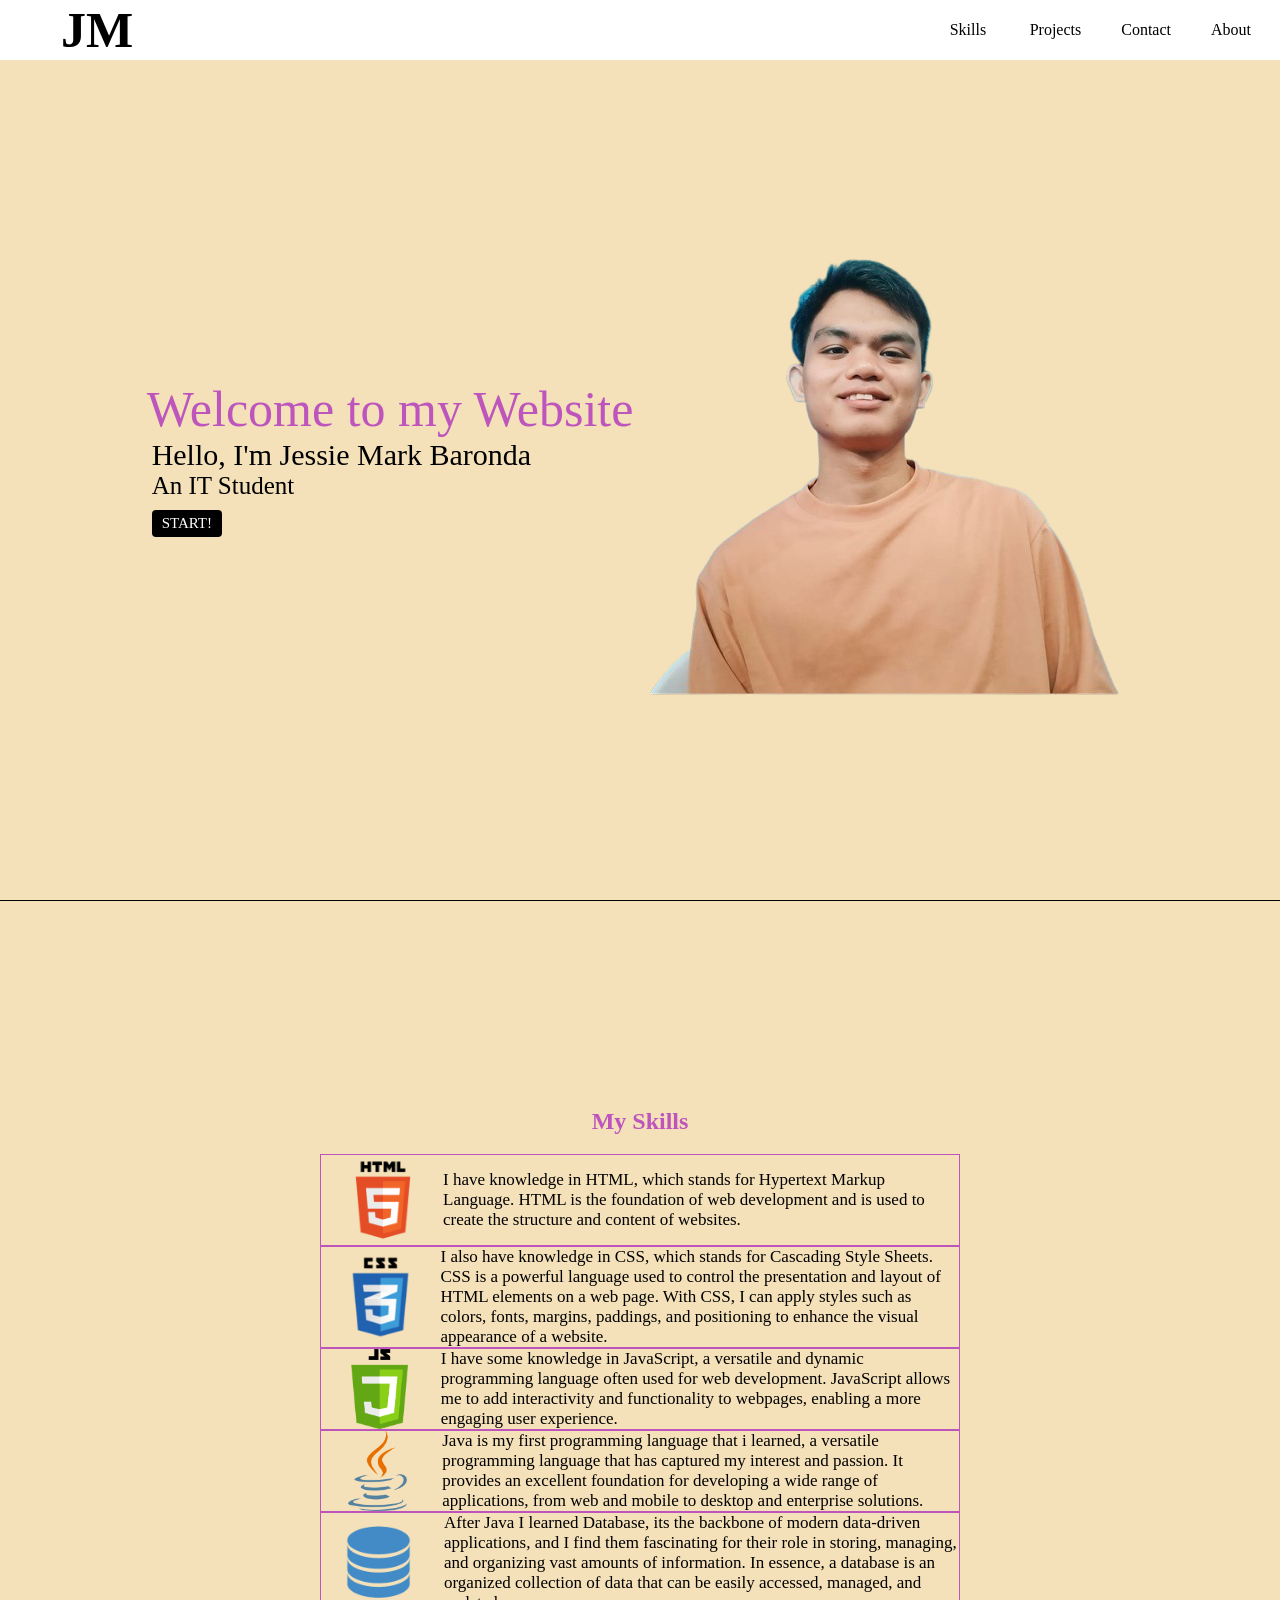
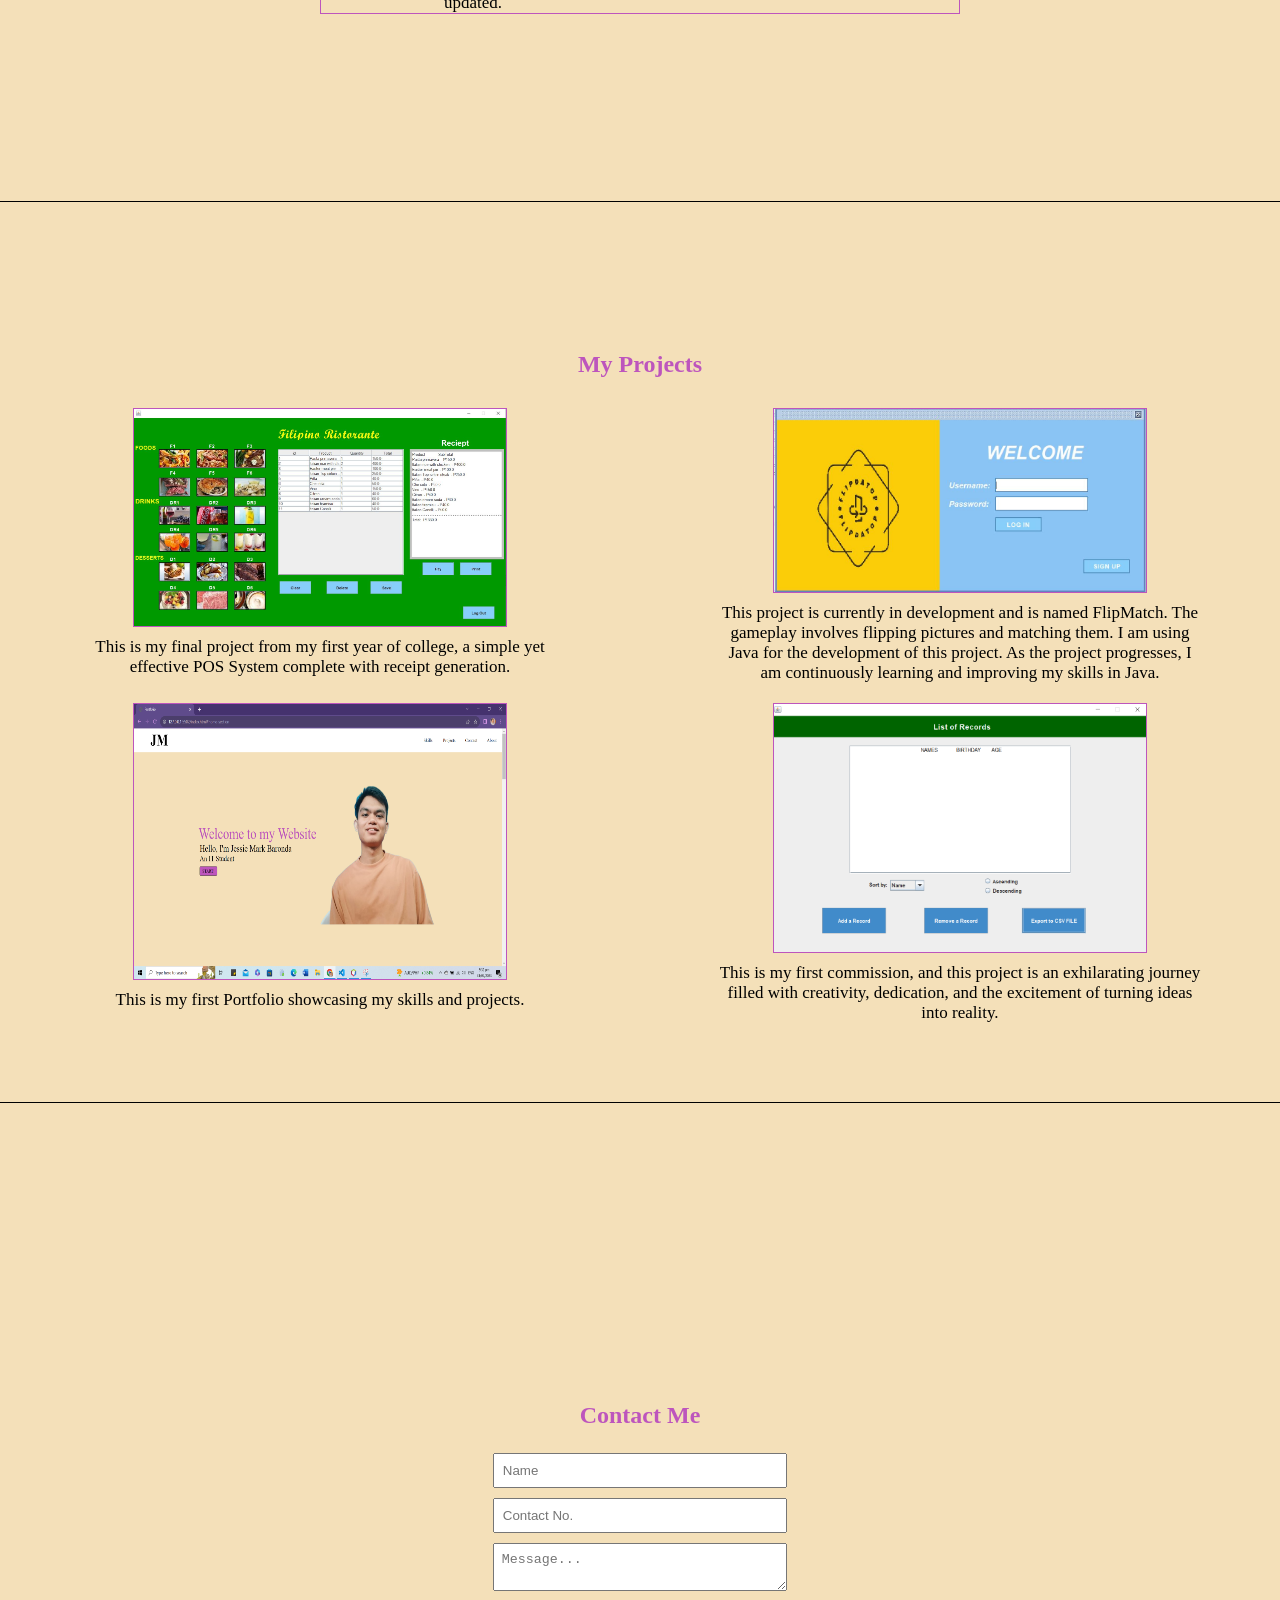
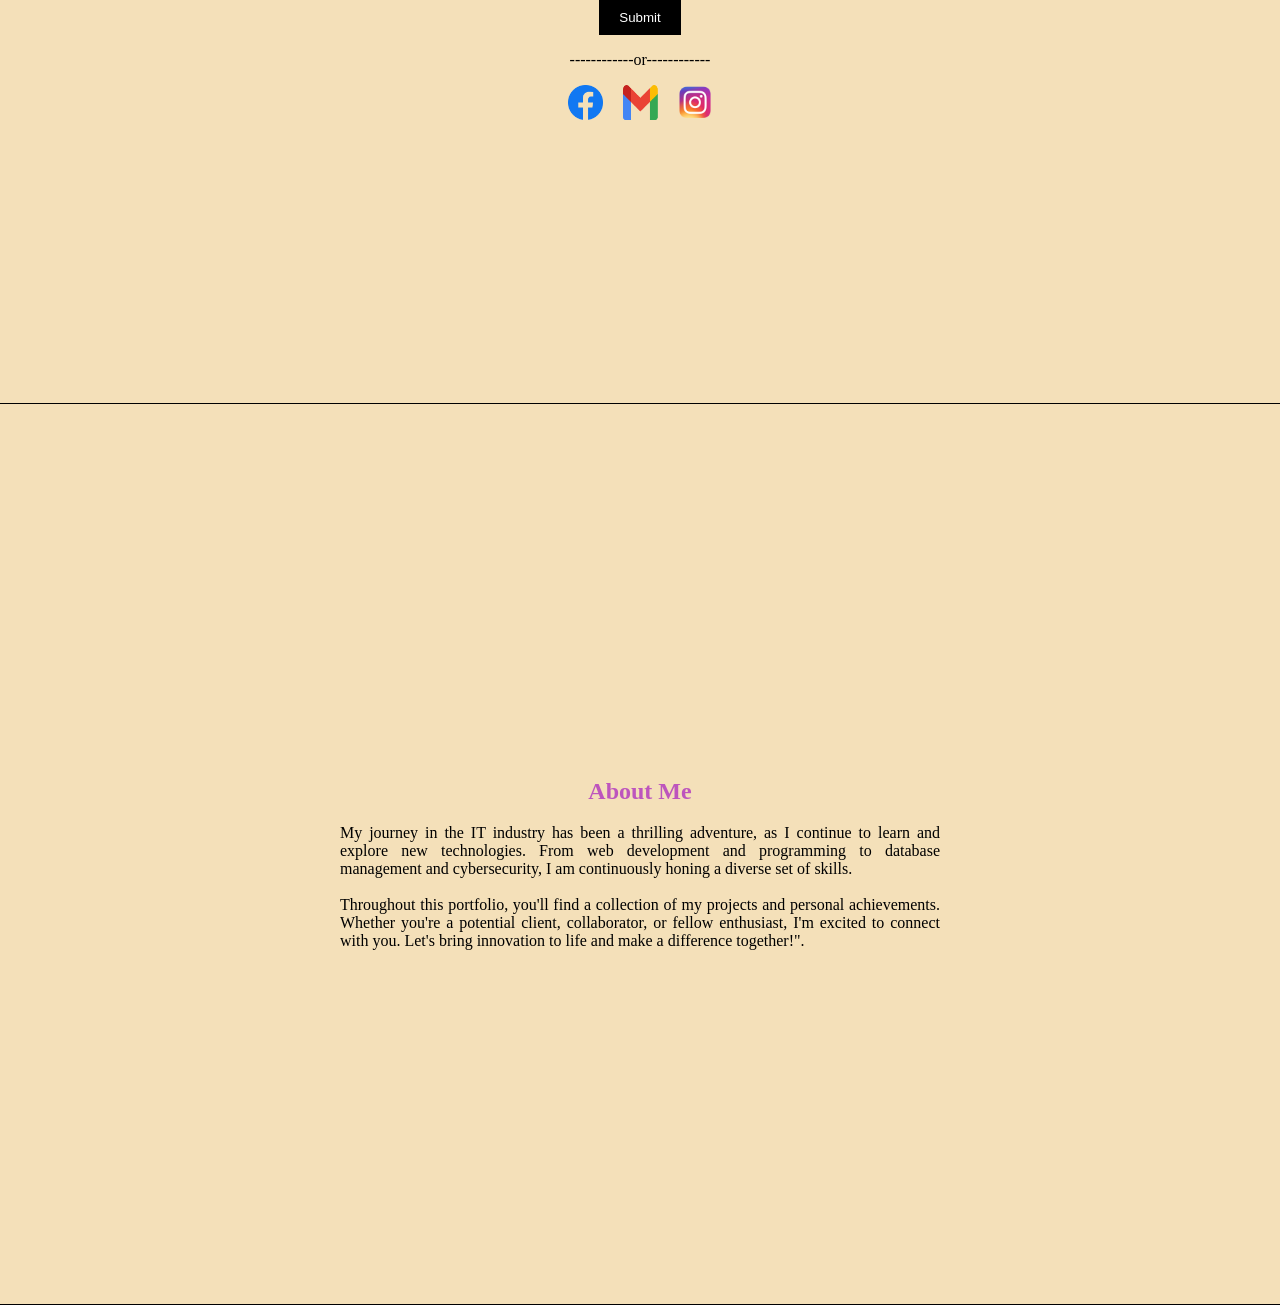
==== index.html @ 97d7a895 "Add files via upload" ====
<!DOCTYPE html>
<html lang="en">
<head>
    <meta charset="UTF-8">
    <meta name="viewport" content="width=device-width, initial-scale=1.0">
    <title>Portfolio</title>
    <link rel="stylesheet" type="text/css" href="style.css">
    <script src="script.js"></script>
   
  </head>
<body>
  <div>
    <nav>
      <div class="burger" onclick="toggleMenu()">
        
        <div class="bar"></div>
        <div class="bar"></div>
        <div class="bar"></div>  
      </div>
      <div class="jm">
      <a href="#home-section"> JM</a>
       
      </div>
      <ul id="nav-links">
      <li><a href="#skills-section">Skills</a></li>
      <li><a href="#project-section">Projects</a></li>                                                                              
      <li><a href="#contact-section">Contact</a></li>                                                                                                                                              
      <li><a href="#about-section">About</a></li>
      </ul>
    </nav>
  </div>
  <section id="home-section">
      <div class="flex-container">
        <div class="welcome">
          <div class="one">Welcome to my Website</div> 
          <div class="two">Hello, I'm Jessie Mark Baronda</div>
          <div class="three">An IT Student</div>
          <div class="button">
            <a href="#skills-section" class="my-button"> START!</a>
          </div>
        </div>
          <div class="image">
           <img src="img.png" alt="img">
        </div>
      </div>
    </section>
    
    <section id="skills-section">
      <div class="skills">
        <h1>My Skills</h1>
        <div class="ide">
          <div class="icon">
          <img src="html.png" alt="html" class="size"></a>
          <span>I have knowledge in HTML, which stands for Hypertext Markup Language. HTML is the foundation of web development and is used to create the structure and content of websites.</span>
        </div>
          <div class="icon">
          <img src="css.png" alt="html" class="size2"></a>
          <span>I also have knowledge in CSS, which stands for Cascading Style Sheets. CSS is a powerful language used to control the presentation and layout of HTML elements on a web page. With CSS, I can apply styles such as colors, fonts, margins, paddings, and positioning to enhance the visual appearance of a website. </span>
        </div>
        <div class="icon">
          <img src="js.png" alt="html" class="size3"></a>
          <span>I have some knowledge in JavaScript, a versatile and dynamic programming language often used for web development. JavaScript allows me to add interactivity and functionality to webpages, enabling a more engaging user experience. </span>
        </div>
        <div  class="icon">
          <img src="java.png" alt="html" class="size4"></a>
          <span>Java is my first programming language that i learned, a versatile programming language that has captured my interest and passion. It provides an excellent foundation for developing a wide range of applications, from web and mobile to desktop and enterprise solutions.</span>
        </div>
        <div class="icon">
          <img src="db.png" alt="html" class="size5"></a>
          <span>After Java I learned Database, its the backbone of modern data-driven applications, and I find them fascinating for their role in storing, managing, and organizing vast amounts of information. In essence, a database is an organized collection of data that can be easily accessed, managed, and updated.</span>
        </div>
        </div>
        

      </div>
    </section>
      <section id="project-section">
        <div class="top">
          <h1>My Projects</h1>
          <div class="projects">
            <div class="row">
              <div class="column">
                <img src="project1.JPG" alt="p1" class="proj">
                <span>This is my final project from my first year of college, a simple yet effective POS System complete with receipt generation.</span>
              </div>
              <div class="column">
                <img src="project3.JPG" alt="p1" class="proj2">
                <span>This project is currently in development and is named FlipMatch. The gameplay involves flipping pictures and matching them. I am using Java for the development of this project. As the project progresses, I am continuously learning and improving my skills in Java.</span>
              </div>
            </div>
            <div class="row">
              <div class="column">
                <img src="project5.png" alt="p1" class="proj3">
                <span>This is my first Portfolio showcasing my skills and projects.</span>
              </div>
              <div class="column">
                <img src="project6.png" alt="p1" class="proj4">
                <span>This is my first commission, and this project is an exhilarating journey filled with creativity, dedication, and the excitement of turning ideas into reality.</span>
              </div>
            </div>
          </div>

      </section>
      
      <section id="contact-section">
        <div class="contact">
        <div class="input">
        <form>
          <h1>Contact Me</h1>
          <div class="input2">
            <input type="text" id="Name" placeholder="Name" required>
          </div>
          <div class="input2">
            <input type="tel" id="contact-number" placeholder="Contact No." required>
          </div>
          <div class="input2">
            <textarea id="message" name="message" placeholder="Message..." required></textarea>
          </div>
          <button type="submit" class="submit">Submit</button>
        </form>
        <p>------------or------------</p>
      </div>
        <div class="social">
          <div>
             <a href="https://www.facebook.com/jessiemark.gualinbaronda.7"> <img src="fb.png" alt="Facebook" class="size6"></a>
          </div>
          <div>
              <a href="https://mail.google.com/mail/u/0/#inbox"><img src="gmail.png" alt="Gmail" class="size6"></a>

          </div>
          <div>
              <a href="https://www.instagram.com/jessiemark06/"> <img src="ins.png" alt="Instagram" class="size6"></a>
          </div>
      </div>

    </div>

      </section>

      <section id="about-section">
        <div class="about">
        <div>
          <h1>About Me</h1>
        </div>
        <div>
          My journey in the IT industry has been a thrilling adventure, as I continue to learn and explore new technologies. From web development and programming to database management and cybersecurity, I am continuously honing a diverse set of skills.
        </div>
        <br>
        <div>
          Throughout this portfolio, you'll find a collection of my projects and personal achievements. Whether you're a potential client, collaborator, or fellow enthusiast, I'm excited to connect with you. Let's bring innovation to life and make a difference together!".
        </div>
      </div>
      </section>
</body>
</html>
---- style.css ----
body{
  height: 100vh;
  margin: 0;
  padding: 0;
  justify-content: center;
  align-items: center;
  background-color: white;
  }


/* Add styles for the burger menu */

.burger {
  display: none;
  cursor: pointer;
  padding: 10px;

}

.bar {
  width: 25px;
  height: 4px;
  background-color: #000;
  margin: 6px 0;

}

/* Hide the nav links when the burger menu is shown */
#nav-links {
  display: flex;
  align-items: center; /* Align the links vertically */
}
.jm{
  font-size: 50px;
  margin-left: 50px;
  font-weight: bold;
  float:  left;


}
  .jm:hover {
    color: rgb(189, 85, 189);
    cursor: pointer;
  }
/* Style the other links to be on the right side */
li:not(.left-link) {
  margin-right: 20px;
}

ul {
  list-style: none;
  display: flex;
  align-items: center;
  margin: 0;
  padding: 0;
}

a {
  text-decoration: none;
  color: #000;
  padding: 5px 10px;
}

a:hover {
  color: rgb(189, 85, 189);
}




/* Adjust styles for the burger menu at 768px or smaller */
@media screen and (max-width: 768px) {
  .burger {
    display: block;
    
  }
 
  #nav-links {
    display: none;
    flex-direction: column;
    align-items: center;
    background-color: #fff;
    width: 100%;
    position: absolute;
    top: 100%;
    left: 0;
    border: 1px solid black;

  }

  #nav-links li {
    margin: 10px 0; 
  }
  .jm{
    font-size: 30px;
    text-align: left;
    margin-right: 20px;
  }
  
}

/* Make the navigation bar stick to the top */
nav {
  background-color:white;
  color: #000;
  display: flex;
  justify-content: space-between;
  align-items: center;
  padding: 1px;
  position: fixed;
  top: 0;
  left: 0;
  width: 100%;
  z-index: 100;
}


/* Position the links on the right side except for the "JM" link */
#nav-links {
  margin-left: auto;
}

/* Add a minimum width to prevent the links from collapsing on smaller screens */
li {
  min-width: 60px;
}






  .flex-container{
    display: flex;
    flex-direction: row;
    flex-wrap: wrap;
    justify-content: center;
  }
  .welcome{

    display: flex;
    flex-direction: column;
    margin-top: 180px;
    align-self: flex-start;
    
  }

  .one{
    font-size: clamp(1.875rem, 0.3125rem + 5vw, 3.125rem);
      color: rgb(189, 85, 189);
  }
  .two{
    font-size: clamp(1rem, -0.0938rem + 3.5vw, 1.875rem);
    margin-left: 5px;
  }
  .three{
    font-size: clamp(1rem, 0.2969rem + 2.25vw, 1.5625rem);
    margin-left: 5px;
  }
  .button{
    margin-top: 10px;
    margin-left: 5px;


  }
  .my-button {
    font-size: clamp(0.625rem, 0.2344rem + 1.25vw, 0.9375rem);
    padding : 5px 10px; /* Adjust the padding to create a more button-like shape */
    text-decoration: none;
    color: rgb(254, 254, 254);
    background-color: black;
    border-radius: 4px; /* Adjust the radius as per your preference */
    display: inline-block;
    width: auto; 
    height: auto; /* Set the height as per your content or a fixed value */
    cursor: pointer;
    transition: background-color 0.3s ease;
  }

  .my-button:hover {
    color: white;
    background-color: rgb(189, 85, 189);
    }

.image img {
  width: 100%; /* Set the initial width to 100% to fill its parent container */
  display: flex;
 
}




/* Add media queries to adjust the image size for smaller screens */
@media screen and (max-width: 768px) {
  .image img {
    width: 100%; /* Adjust the width as needed for smaller screens */
    justify-content: center;
    align-items: center;
  }
}

@media screen and (max-width: 600px) {
  .image {
    width: 70%; /* Adjust the width as needed for even smaller screens */ 
    justify-content: center;
    align-items: center;
  }
  .welcome{
    margin-top: 2px;
  }
  .ide{
    flex-direction: row;
  }
  .icon{
    width: 190%;
    display: flex;
    flex-direction: column;
    text-align: justify;
    padding: 10px;
  }
  .projects{
    flex-direction: column;
  }
  .column,
  .column2 {
    margin-right: 0; /* Remove the margin between columns */
    margin-bottom: 0;
  }

  /* Adjust the image sizes for the smaller layout */
  .proj,
  .proj2,
  .proj3,
  .proj4 {
    width: 80%;
    max-width: 100%; /* Use full width of the container */
    height: auto; /* Allow the height to adjust proportionally */
    margin-bottom: 20px; /* Adjust the margin as needed */
  }
  }

section {
  display: flex;
  justify-content: center;
  align-items: center;
  min-height: 100vh; /* Set each section to at least viewport height */
  border-bottom: 1px solid rgb(0, 0, 0);
  background-color: rgb(244, 224, 185);

}

.size{
  margin-left: 17px;
  margin-right: 15px;
  height: 90px;
}
.size2{
  height: 90px;
}
.size3{
  margin-left: 30px;
  height: 80px;
  margin-right: 33px;
}
.size4{
  margin-left: 27px;
  margin-right: 35px;
  height: 80px;
}
.size5{
  margin-left:20px;
  margin-right:28px;
  height: 75px;
}
h1{
  text-align: center;
  color:  rgb(189, 85, 189);
}
.skills{
  flex-direction: column;
  display: flex;
  justify-content: center;
  align-items: center;
}

.ide{
  display: flex;
  flex-direction: column;
  width: 50%;
  align-items: center;

}
.icon{
  display: flex;
  align-items: center;
  border: 1px solid  rgb(189, 85, 189);
  font-size: clamp(0.875rem, 0.6406rem + 0.75vw, 1.0625rem);
}

.top {
  text-align: center;
  margin-top: 60px;
}
.projects {
  display: flex;
  flex-wrap: wrap;
  justify-content: center;

}

.row {
  display: flex;
}

.column {
  flex: 1;
  padding: 10px;
  display: flex;
  flex-direction: column;
  align-items: center; /* Center items horizontally within the div */
  font-size: clamp(0.875rem, 0.6406rem + 0.75vw, 1.0625rem);
}

.proj,
.proj2,
.proj3,
.proj4 {
  max-width: 60%;
  height: auto;
  cursor: pointer;
  transition: transform 0.3s ease;
}
.proj:hover,
.proj2:hover,
.proj3:hover,
.proj4:hover {
  transform: scale(1.1); /* Increase the size by 10% on hover */
}
.proj2{
 height: 86%;
}
.proj3{
  height: 86%;
 }


.column > span {
  padding: 0 69px;
  margin-top: 10px; 
  text-align: center;

}

@media (max-width: 600px) {
  .about{
    width: 90%;
   }
  .projects {
    flex-direction: column;
  }
  .row {
    flex-direction: column;
  }
.proj,
.proj2,
.proj3,
.proj4 {
  max-width: 100%;
  height: auto;
}
.column > span {
  padding: 0; 
  text-align: justify;
}
.proj:hover,
.proj2:hover,
.proj3:hover,
.proj4:hover {
  transform:none;
}

.input2 input[type="text"],
  .input2 input[type="tel"],
  .input2 textarea {
    width: 80%; /* Set the width to 100% for input and textarea inside .input2 div */
    max-width: 100%; /* Reset max-width to fill the container */
  }
 
}



.column img{
  border: 1px solid rgb(189, 85, 189);
}
@media (max-width: 900px){
  .projects {
    flex-direction: column;
  }
  .row {
    flex-direction: column;
  }
}

.contact{
  display: flex;
  flex-direction: column;
  align-items: center;
}
.input{
  text-align: center;
  width: 150%; 
}
.input2{
  padding: 5px; 
  align-items: center;
  text-align: center;
}
input[type="text"],
input[type="tel"],
textarea {
  width: 100%;
  max-width: 500px; /* Set a maximum width if needed */
  padding: 8px;
  box-sizing: border-box;
}




button.submit {
  background-color:black;
  color: white;
  padding: 10px 20px;
  border: none;
  cursor: pointer;
  transition: background-color 0.3s ease;
}

button.submit:hover {
  background-color: rgb(189, 85, 189);
}

.social{
  display: flex;
  justify-content: center;

}
.size6{
  width: 35px;
  height: 35px;
}
.about {
  font-size: clamp(0.75rem, 0.4375rem + 1vw, 1rem);
  display: flex;
  flex-direction: column;
  align-items: center;
}

.about div {
  text-align: justify;
  max-width: 600px; 
  margin: 0 auto; 
}
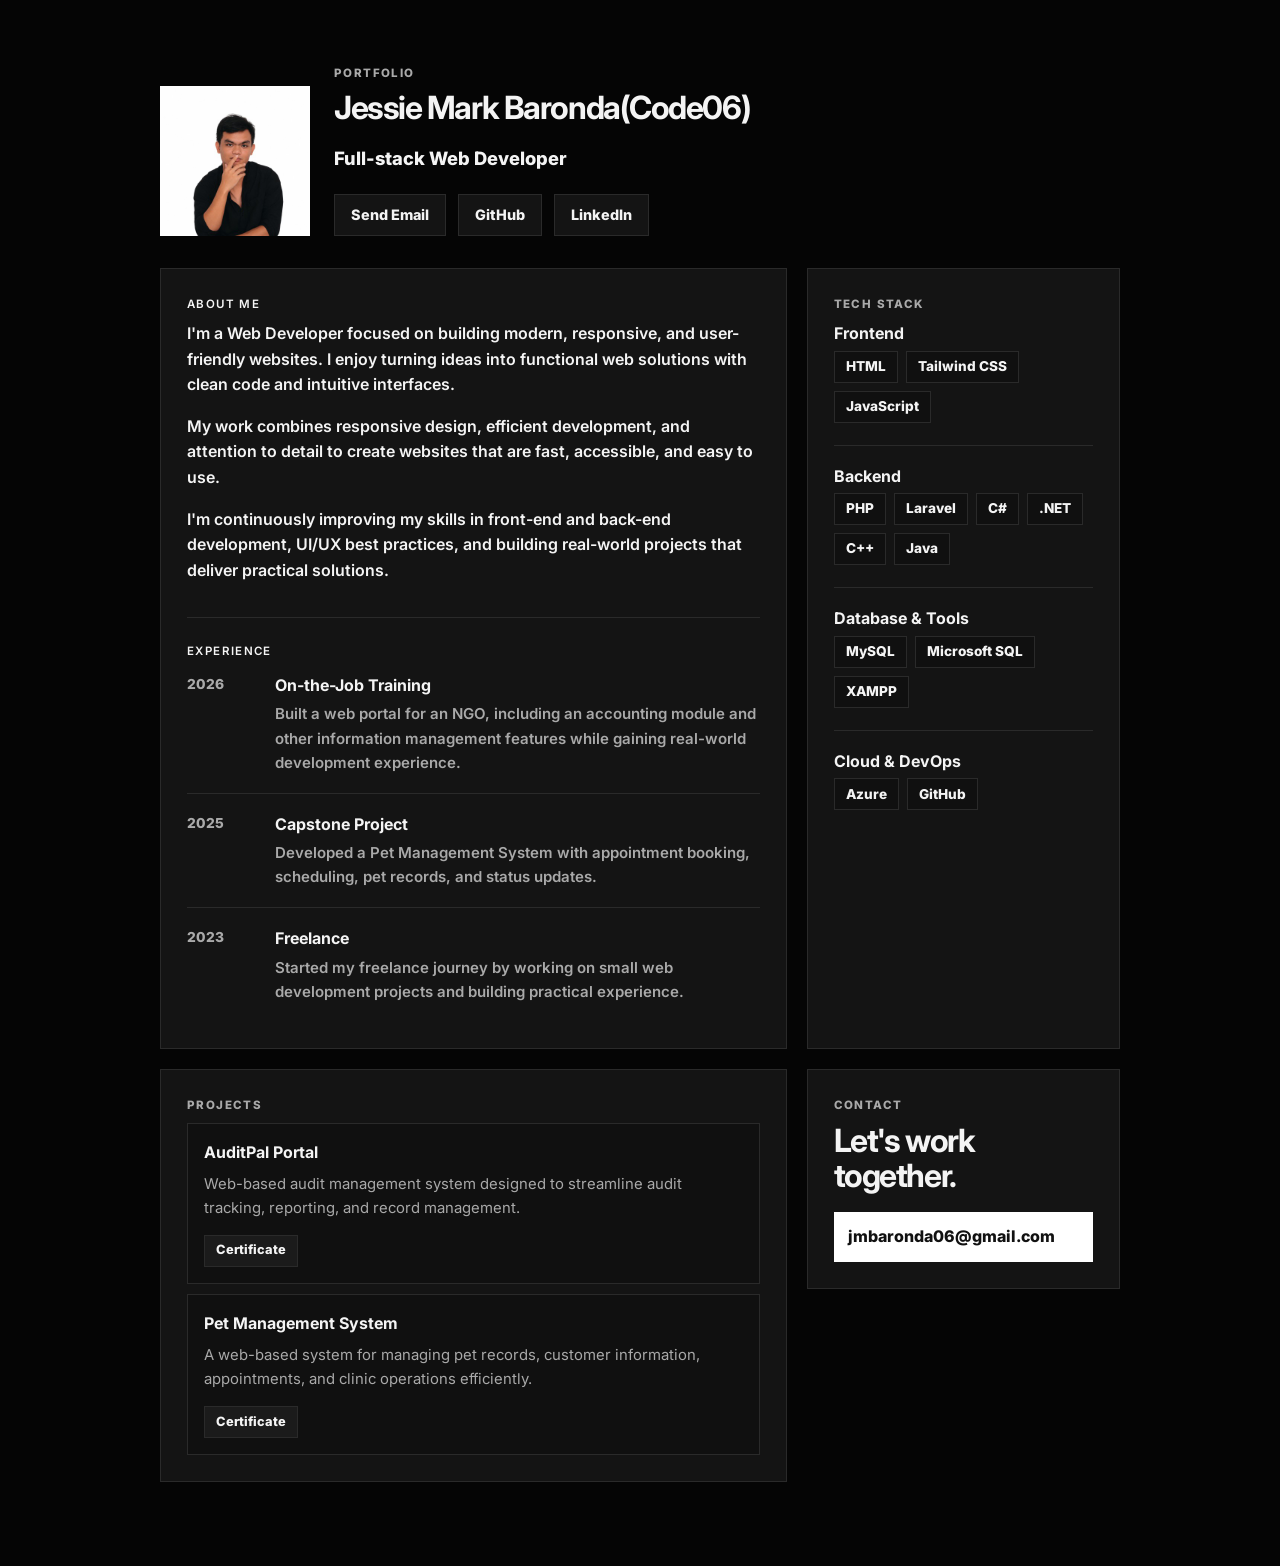
==== commit 832c7094: "Portfolio" ====
--- a/index.html
+++ b/index.html
@@ -1,155 +1,164 @@
-<!DOCTYPE html>
-<html lang="en">
-<head>
-    <meta charset="UTF-8">
-    <meta name="viewport" content="width=device-width, initial-scale=1.0">
-    <title>Portfolio</title>
-    <link rel="stylesheet" type="text/css" href="style.css">
-    <script src="script.js"></script>
-   
-  </head>
-<body>
-  <div>
-    <nav>
-      <div class="burger" onclick="toggleMenu()">
-        
-        <div class="bar"></div>
-        <div class="bar"></div>
-        <div class="bar"></div>  
-      </div>
-      <div class="jm">
-      <a href="#home-section"> JM</a>
-       
-      </div>
-      <ul id="nav-links">
-      <li><a href="#skills-section">Skills</a></li>
-      <li><a href="#project-section">Projects</a></li>                                                                              
-      <li><a href="#contact-section">Contact</a></li>                                                                                                                                              
-      <li><a href="#about-section">About</a></li>
-      </ul>
-    </nav>
-  </div>
-  <section id="home-section">
-      <div class="flex-container">
-        <div class="welcome">
-          <div class="one">Welcome to my Website</div> 
-          <div class="two">Hello, I'm Jessie Mark Baronda</div>
-          <div class="three">An IT Student</div>
-          <div class="button">
-            <a href="#skills-section" class="my-button"> START!</a>
-          </div>
-        </div>
-          <div class="image">
-           <img src="img.png" alt="img">
-        </div>
-      </div>
-    </section>
-    
-    <section id="skills-section">
-      <div class="skills">
-        <h1>My Skills</h1>
-        <div class="ide">
-          <div class="icon">
-          <img src="html.png" alt="html" class="size"></a>
-          <span>I have knowledge in HTML, which stands for Hypertext Markup Language. HTML is the foundation of web development and is used to create the structure and content of websites.</span>
-        </div>
-          <div class="icon">
-          <img src="css.png" alt="html" class="size2"></a>
-          <span>I also have knowledge in CSS, which stands for Cascading Style Sheets. CSS is a powerful language used to control the presentation and layout of HTML elements on a web page. With CSS, I can apply styles such as colors, fonts, margins, paddings, and positioning to enhance the visual appearance of a website. </span>
-        </div>
-        <div class="icon">
-          <img src="js.png" alt="html" class="size3"></a>
-          <span>I have some knowledge in JavaScript, a versatile and dynamic programming language often used for web development. JavaScript allows me to add interactivity and functionality to webpages, enabling a more engaging user experience. </span>
-        </div>
-        <div  class="icon">
-          <img src="java.png" alt="html" class="size4"></a>
-          <span>Java is my first programming language that i learned, a versatile programming language that has captured my interest and passion. It provides an excellent foundation for developing a wide range of applications, from web and mobile to desktop and enterprise solutions.</span>
-        </div>
-        <div class="icon">
-          <img src="db.png" alt="html" class="size5"></a>
-          <span>After Java I learned Database, its the backbone of modern data-driven applications, and I find them fascinating for their role in storing, managing, and organizing vast amounts of information. In essence, a database is an organized collection of data that can be easily accessed, managed, and updated.</span>
-        </div>
-        </div>
-        
-
-      </div>
-    </section>
-      <section id="project-section">
-        <div class="top">
-          <h1>My Projects</h1>
-          <div class="projects">
-            <div class="row">
-              <div class="column">
-                <img src="project1.JPG" alt="p1" class="proj">
-                <span>This is my final project from my first year of college, a simple yet effective POS System complete with receipt generation.</span>
-              </div>
-              <div class="column">
-                <img src="project3.JPG" alt="p1" class="proj2">
-                <span>This project is currently in development and is named FlipMatch. The gameplay involves flipping pictures and matching them. I am using Java for the development of this project. As the project progresses, I am continuously learning and improving my skills in Java.</span>
-              </div>
-            </div>
-            <div class="row">
-              <div class="column">
-                <img src="project5.png" alt="p1" class="proj3">
-                <span>This is my first Portfolio showcasing my skills and projects.</span>
-              </div>
-              <div class="column">
-                <img src="project6.png" alt="p1" class="proj4">
-                <span>This is my first commission, and this project is an exhilarating journey filled with creativity, dedication, and the excitement of turning ideas into reality.</span>
-              </div>
-            </div>
-          </div>
-
-      </section>
-      
-      <section id="contact-section">
-        <div class="contact">
-        <div class="input">
-        <form>
-          <h1>Contact Me</h1>
-          <div class="input2">
-            <input type="text" id="Name" placeholder="Name" required>
-          </div>
-          <div class="input2">
-            <input type="tel" id="contact-number" placeholder="Contact No." required>
-          </div>
-          <div class="input2">
-            <textarea id="message" name="message" placeholder="Message..." required></textarea>
-          </div>
-          <button type="submit" class="submit">Submit</button>
-        </form>
-        <p>------------or------------</p>
-      </div>
-        <div class="social">
-          <div>
-             <a href="https://www.facebook.com/jessiemark.gualinbaronda.7"> <img src="fb.png" alt="Facebook" class="size6"></a>
-          </div>
-          <div>
-              <a href="https://mail.google.com/mail/u/0/#inbox"><img src="gmail.png" alt="Gmail" class="size6"></a>
-
-          </div>
-          <div>
-              <a href="https://www.instagram.com/jessiemark06/"> <img src="ins.png" alt="Instagram" class="size6"></a>
-          </div>
-      </div>
-
-    </div>
-
-      </section>
-
-      <section id="about-section">
-        <div class="about">
-        <div>
-          <h1>About Me</h1>
-        </div>
-        <div>
-          My journey in the IT industry has been a thrilling adventure, as I continue to learn and explore new technologies. From web development and programming to database management and cybersecurity, I am continuously honing a diverse set of skills.
-        </div>
-        <br>
-        <div>
-          Throughout this portfolio, you'll find a collection of my projects and personal achievements. Whether you're a potential client, collaborator, or fellow enthusiast, I'm excited to connect with you. Let's bring innovation to life and make a difference together!".
-        </div>
-      </div>
-      </section>
-</body>
-</html>+<!DOCTYPE html>
+<html lang="en">
+<head>
+  <meta charset="UTF-8">
+  <meta name="viewport" content="width=device-width, initial-scale=1.0">
+  <title>My Portfolio</title>
+  <meta name="description" content="Clean and professional personal portfolio.">
+  <link rel="preconnect" href="https://fonts.googleapis.com">
+  <link rel="preconnect" href="https://fonts.gstatic.com" crossorigin>
+  <link href="https://fonts.googleapis.com/css2?family=Inter:wght@400;500;600;700;800&display=swap" rel="stylesheet">
+  <link rel="icon" type="image/svg+xml" href="icon.svg">
+  <link rel="stylesheet" href="style.css">
+</head>
+<body>
+  <main class="portfolio">
+    <header class="intro">
+      <img class="profile-photo" src="prof.jpg" alt="Portrait of Your Name">
+
+      <section class="intro-content" aria-labelledby="page-title">
+        <p class="eyebrow">Portfolio</p>
+        <h2 id="page-title">Jessie Mark Baronda(Code06)</h2>
+        <p class="role">Full-stack Web Developer</p>
+        <div class="actions" aria-label="Contact links">
+          <a class="button" href="mailto:jmbaronda06@gmail.com">Send Email</a>
+          <a class="button" href="https://github.com/jessiemark06" target="_blank" rel="noreferrer">GitHub</a>
+          <a class="button" href="https://www.linkedin.com/in/jessie-mark-baronda-596703365/" target="_blank" rel="noreferrer">LinkedIn</a>
+        </div>
+      </section>
+    </header>
+
+    <section class="content-grid">
+      <article class="panel about" id="about">
+        <p class="eyebrow">About Me</p> 
+        <p>
+         I'm a Web Developer focused on building modern, responsive, and user-friendly websites. I enjoy turning ideas into functional web solutions with clean code and intuitive interfaces.
+        </p>
+        <p>
+          My work combines responsive design, efficient development, and attention to detail to create websites that are fast, accessible, and easy to use.
+        </p>
+        <p>
+         I'm continuously improving my skills in front-end and back-end development, UI/UX best practices, and building real-world projects that deliver practical solutions.
+        </p>
+
+        <div class="about-experience" id="experience">
+          <p class="eyebrow">Experience</p>
+         <div class="timeline">
+  <article class="timeline-item">
+    <span>2026</span>
+    <div>
+      <h3>On-the-Job Training</h3>
+      <p>Built a web portal for an NGO, including an accounting module and other information management features while gaining real-world development experience.</p>
+    </div>
+  </article>
+
+  <article class="timeline-item">
+    <span>2025</span>
+    <div>
+      <h3>Capstone Project</h3>
+      <p>Developed a Pet Management System with appointment booking, scheduling, pet records, and status updates.</p>
+    </div>
+  </article>
+
+  <article class="timeline-item">
+    <span>2023</span>
+    <div>
+      <h3>Freelance</h3>
+      <p>Started my freelance journey by working on small web development projects and building practical experience.</p>
+    </div>
+  </article>
+</div>
+        </div>
+      </article>
+
+      <aside class="panel tech-stack" id="tech-stack">
+        <p class="eyebrow">Tech Stack</p>
+        <div class="stack-groups">
+          <article>
+            <h3>Frontend</h3>
+            <div class="tags">
+              <span>HTML</span> 
+              <span>Tailwind CSS</span>
+              <span>JavaScript</span>
+            </div>
+          </article>
+          <article>
+            <h3>Backend</h3>
+            <div class="tags">
+              <span>PHP</span>
+              <span>Laravel</span>
+              <span>C#</span>
+              <span>.NET</span>
+              <span>C++</span>
+              <span>Java</span>
+            </div>
+          </article>
+          <article>
+            <h3>Database & Tools</h3>
+            <div class="tags">
+              <span>MySQL</span>
+              <span>Microsoft SQL </span>
+              <span>XAMPP</span>
+            </div>
+          </article>
+          <article>
+            <h3>Cloud & DevOps</h3>
+            <div class="tags">
+              <span>Azure</span>
+              <span>GitHub</span>
+            </div>
+          </article>
+        </div>
+      </aside>
+    </section>
+
+    <section class="content-grid lower-grid">
+      <article class="panel" id="projects">
+        <p class="eyebrow">Projects</p>
+        <div class="project-list">
+          <article class="project-item">
+            <strong>AuditPal Portal</strong>
+            <span>Web-based audit management system designed to streamline audit tracking, reporting, and record management.</span>
+            <div class="project-actions">
+              <a href="#certificate-portfolio" class="label label-certificate">Certificate</a>
+            </div>
+          </article>
+          <article class="project-item">
+            <strong>Pet Management System</strong>
+            <span>A web-based system for managing pet records, customer information, appointments, and clinic operations efficiently.</span>
+            <div class="project-actions">
+              <a href="#certificate-landing" class="label label-certificate">Certificate</a>
+            </div>
+          </article>
+  
+        </div>
+      </article>
+
+      <article class="panel contact" id="contact">
+        <p class="eyebrow">Contact</p>
+        <h2>Let's work together.</h2>
+        <a href="mailto:jmbaronda06@gmail.com">jmbaronda06@gmail.com</a>
+      </article>
+    </section>
+
+    <div class="lightbox" id="certificate-portfolio" aria-label="Portfolio Website certificate preview">
+      <a class="lightbox-backdrop" href="#projects" aria-label="Close certificate preview"></a>
+      <div class="lightbox-card">
+        <a class="lightbox-close" href="#projects" aria-label="Close certificate preview">&times;</a>
+        <img src="cert1.PNG" alt="Portfolio Website certificate">
+        <p>Certificate of Appreciation</p>
+      </div>
+    </div>
+
+    <div class="lightbox" id="certificate-landing" aria-label="Landing Page certificate preview">
+      <a class="lightbox-backdrop" href="#projects" aria-label="Close certificate preview"></a>
+      <div class="lightbox-card">
+        <a class="lightbox-close" href="#projects" aria-label="Close certificate preview">&times;</a>
+        <img src="cert2.PNG" alt="Landing Page certificate">
+        <p>No Certificate</p>
+      </div>
+    </div>
+ 
+  </main>
+</body>
+</html>
--- a/style.css
+++ b/style.css
@@ -1,465 +1,458 @@
-  body{
-  height: 100vh;
-  margin: 0;
-  padding: 0;
-  justify-content: center;
-  align-items: center;
-  background-color: white;
-  }
-
-
-/* Add styles for the burger menu */
-
-.burger {
-  display: none;
-  cursor: pointer;
-  padding: 10px;
-
-}
-
-.bar {
-  width: 25px;
-  height: 4px;
-  background-color: #000;
-  margin: 6px 0;
-
-}
-
-/* Hide the nav links when the burger menu is shown */
-#nav-links {
-  display: flex;
-  align-items: center; /* Align the links vertically */
-}
-.jm{
-  font-size: 50px;
-  margin-left: 50px;
-  font-weight: bold;
-  float:  left;
-
-
-}
-  .jm:hover {
-    color: rgb(189, 85, 189);
-    cursor: pointer;
-  }
-/* Style the other links to be on the right side */
-li:not(.left-link) {
-  margin-right: 20px;
-}
-
-ul {
-  list-style: none;
-  display: flex;
-  align-items: center;
-  margin: 0;
-  padding: 0;
-}
-
-a {
-  text-decoration: none;
-  color: #000;
-  padding: 5px 10px;
-}
-
-a:hover {
-  color: rgb(189, 85, 189);
-}
-
-
-
-
-/* Adjust styles for the burger menu at 768px or smaller */
-@media screen and (max-width: 768px) {
-  .burger {
-    display: block;
-    
-  }
- 
-  #nav-links {
-    display: none;
-    flex-direction: column;
-    align-items: center;
-    background-color: #fff;
-    width: 100%;
-    position: absolute;
-    top: 100%;
-    left: 0;
-    border: 1px solid black;
-
-  }
-
-  #nav-links li {
-    margin: 10px 0; 
-  }
-  .jm{
-    font-size: 30px;
-    text-align: left;
-    margin-right: 20px;
-  }
-  
-}
-
-/* Make the navigation bar stick to the top */
-nav {
-  background-color:white;
-  color: #000;
-  display: flex;
-  justify-content: space-between;
-  align-items: center;
-  padding: 1px;
-  position: fixed;
-  top: 0;
-  left: 0;
-  width: 100%;
-  z-index: 100;
-}
-
-
-/* Position the links on the right side except for the "JM" link */
-#nav-links {
-  margin-left: auto;
-}
-
-/* Add a minimum width to prevent the links from collapsing on smaller screens */
-li {
-  min-width: 60px;
-}
-
-
-
-
-
-
-  .flex-container{
-    display: flex;
-    flex-direction: row;
-    flex-wrap: wrap;
-    justify-content: center;
-  }
-  .welcome{
-
-    display: flex;
-    flex-direction: column;
-    margin-top: 180px;
-    align-self: flex-start;
-    
-  }
-
-  .one{
-    font-size: clamp(1.875rem, 0.3125rem + 5vw, 3.125rem);
-      color: rgb(189, 85, 189);
-  }
-  .two{
-    font-size: clamp(1rem, -0.0938rem + 3.5vw, 1.875rem);
-    margin-left: 5px;
-  }
-  .three{
-    font-size: clamp(1rem, 0.2969rem + 2.25vw, 1.5625rem);
-    margin-left: 5px;
-  }
-  .button{
-    margin-top: 10px;
-    margin-left: 5px;
-
-
-  }
-  .my-button {
-    font-size: clamp(0.625rem, 0.2344rem + 1.25vw, 0.9375rem);
-    padding : 5px 10px; /* Adjust the padding to create a more button-like shape */
-    text-decoration: none;
-    color: rgb(254, 254, 254);
-    background-color: black;
-    border-radius: 4px; /* Adjust the radius as per your preference */
-    display: inline-block;
-    width: auto; 
-    height: auto; /* Set the height as per your content or a fixed value */
-    cursor: pointer;
-    transition: background-color 0.3s ease;
-  }
-
-  .my-button:hover {
-    color: white;
-    background-color: rgb(189, 85, 189);
-    }
-
-.image img {
-  width: 100%; /* Set the initial width to 100% to fill its parent container */
-  display: flex;
- 
-}
-
-
-
-
-/* Add media queries to adjust the image size for smaller screens */
-@media screen and (max-width: 768px) {
-  .image img {
-    width: 100%; /* Adjust the width as needed for smaller screens */
-    justify-content: center;
-    align-items: center;
-  }
-}
-
-@media screen and (max-width: 600px) {
-  .image {
-    width: 70%; /* Adjust the width as needed for even smaller screens */ 
-    justify-content: center;
-    align-items: center;
-  }
-  .welcome{
-    margin-top: 2px;
-  }
-  .ide{
-    flex-direction: row;
-  }
-  .icon{
-    width: 190%;
-    display: flex;
-    flex-direction: column;
-    text-align: justify;
-    padding: 10px;
-  }
-  .projects{
-    flex-direction: column;
-  }
-  .column,
-  .column2 {
-    margin-right: 0; /* Remove the margin between columns */
-    margin-bottom: 0;
-  }
-
-  /* Adjust the image sizes for the smaller layout */
-  .proj,
-  .proj2,
-  .proj3,
-  .proj4 {
-    width: 80%;
-    max-width: 100%; /* Use full width of the container */
-    height: auto; /* Allow the height to adjust proportionally */
-    margin-bottom: 20px; /* Adjust the margin as needed */
-  }
-  }
-
-section {
-  display: flex;
-  justify-content: center;
-  align-items: center;
-  min-height: 100vh; /* Set each section to at least viewport height */
-  border-bottom: 1px solid rgb(0, 0, 0);
-  background-color: rgb(244, 224, 185);
-
-}
-
-.size{
-  margin-left: 17px;
-  margin-right: 15px;
-  height: 90px;
-}
-.size2{
-  height: 90px;
-}
-.size3{
-  margin-left: 30px;
-  height: 80px;
-  margin-right: 33px;
-}
-.size4{
-  margin-left: 27px;
-  margin-right: 35px;
-  height: 80px;
-}
-.size5{
-  margin-left:20px;
-  margin-right:28px;
-  height: 75px;
-}
-h1{
-  text-align: center;
-  color:  rgb(189, 85, 189);
-}
-.skills{
-  flex-direction: column;
-  display: flex;
-  justify-content: center;
-  align-items: center;
-}
-
-.ide{
-  display: flex;
-  flex-direction: column;
-  width: 50%;
-  align-items: center;
-
-}
-.icon{
-  display: flex;
-  align-items: center;
-  border: 1px solid  rgb(189, 85, 189);
-  font-size: clamp(0.875rem, 0.6406rem + 0.75vw, 1.0625rem);
-}
-
-.top {
-  text-align: center;
-  margin-top: 60px;
-}
-.projects {
-  display: flex;
-  flex-wrap: wrap;
-  justify-content: center;
-
-}
-
-.row {
-  display: flex;
-}
-
-.column {
-  flex: 1;
-  padding: 10px;
-  display: flex;
-  flex-direction: column;
-  align-items: center; /* Center items horizontally within the div */
-  font-size: clamp(0.875rem, 0.6406rem + 0.75vw, 1.0625rem);
-}
-
-.proj,
-.proj2,
-.proj3,
-.proj4 {
-  max-width: 60%;
-  height: auto;
-  cursor: pointer;
-  transition: transform 0.3s ease;
-}
-.proj:hover,
-.proj2:hover,
-.proj3:hover,
-.proj4:hover {
-  transform: scale(1.1); /* Increase the size by 10% on hover */
-}
-.proj2{
- height: 86%;
-}
-.proj3{
-  height: 86%;
- }
-
-
-.column > span {
-  padding: 0 69px;
-  margin-top: 10px; 
-  text-align: center;
-
-}
-
-@media (max-width: 600px) {
-  .about{
-    width: 90%;
-   }
-  .projects {
-    flex-direction: column;
-  }
-  .row {
-    flex-direction: column;
-  }
-.proj,
-.proj2,
-.proj3,
-.proj4 {
-  max-width: 100%;
-  height: auto;
-}
-.column > span {
-  padding: 0; 
-  text-align: justify;
-}
-.proj:hover,
-.proj2:hover,
-.proj3:hover,
-.proj4:hover {
-  transform:none;
-}
-
-.input2 input[type="text"],
-  .input2 input[type="tel"],
-  .input2 textarea {
-    width: 80%; /* Set the width to 100% for input and textarea inside .input2 div */
-    max-width: 100%; /* Reset max-width to fill the container */
-  }
- 
-}
-
-
-
-.column img{
-  border: 1px solid rgb(189, 85, 189);
-}
-@media (max-width: 900px){
-  .projects {
-    flex-direction: column;
-  }
-  .row {
-    flex-direction: column;
-  }
-}
-
-.contact{
-  display: flex;
-  flex-direction: column;
-  align-items: center;
-}
-.input{
-  text-align: center;
-  width: 150%; 
-}
-.input2{
-  padding: 5px; 
-  align-items: center;
-  text-align: center;
-}
-input[type="text"],
-input[type="tel"],
-textarea {
-  width: 100%;
-  max-width: 500px; /* Set a maximum width if needed */
-  padding: 8px;
-  box-sizing: border-box;
-}
-
-
-
-
-button.submit {
-  background-color:black;
-  color: white;
-  padding: 10px 20px;
-  border: none;
-  cursor: pointer;
-  transition: background-color 0.3s ease;
-}
-
-button.submit:hover {
-  background-color: rgb(189, 85, 189);
-}
-
-.social{
-  display: flex;
-  justify-content: center;
-
-}
-.size6{
-  width: 35px;
-  height: 35px;
-}
-.about {
-  font-size: clamp(0.75rem, 0.4375rem + 1vw, 1rem);
-  display: flex;
-  flex-direction: column;
-  align-items: center;
-}
-
-.about div {
-  text-align: justify;
-  max-width: 600px; 
-  margin: 0 auto; 
-}
+:root {
+  --bg: #050505;
+  --panel: #141414;
+  --panel-soft: #1b1b1b;
+  --text: #f4f4f4;
+  --muted: #a9a9a9;
+  --line: #2a2a2a;
+  --accent: #ffffff;
+  --blue: #1185ff;
+}
+
+* {
+  box-sizing: border-box;
+}
+
+html {
+  scroll-behavior: smooth;
+}
+
+body {
+  margin: 0;
+  min-height: 100vh;
+  color: var(--text);
+  background: var(--bg);
+  font-family: "Inter", Arial, sans-serif;
+  line-height: 1.6;
+  overflow-x: hidden;
+}
+
+a {
+  color: inherit;
+  text-decoration: none;
+}
+
+.portfolio {
+  width: min(960px, calc(100% - 32px));
+  margin: 0 auto;
+  padding: 64px 0;
+}
+
+.intro {
+  display: grid;
+  grid-template-columns: 150px 1fr;
+  gap: 24px;
+  align-items: end;
+  margin-bottom: 32px;
+}
+
+.profile-photo {
+  width: 150px;
+  height: 150px;
+  display: block;
+  object-fit: cover;
+  background: linear-gradient(135deg, #1d3d68, #111);
+}
+
+.intro-content {
+  min-width: 0;
+}
+
+.eyebrow {
+  margin: 0 0 8px;
+  color: var(--muted);
+  font-size: 0.72rem;
+  font-weight: 800;
+  letter-spacing: 0.12em;
+  text-transform: uppercase;
+}
+
+h1,
+h2,
+h3,
+p {
+  margin-top: 0;
+}
+
+h1 {
+  margin-bottom: 2px;
+  font-size: clamp(2.1rem, 5vw, 3.5rem);
+  line-height: 1;
+  letter-spacing: -0.06em;
+  overflow-wrap: anywhere;
+}
+
+h2 {
+  margin-bottom: 18px;
+  font-size: clamp(1.35rem, 3vw, 2rem);
+  line-height: 1.12;
+  letter-spacing: -0.045em;
+}
+
+h3 {
+  margin-bottom: 4px;
+  font-size: 1rem;
+}
+
+.location {
+  margin-bottom: 12px;
+  color: var(--muted);
+  font-weight: 600;
+}
+
+.role {
+  margin-bottom: 20px;
+  font-size: clamp(1rem, 2vw, 1.15rem);
+  font-weight: 800;
+}
+
+.actions {
+  display: flex;
+  flex-wrap: wrap;
+  gap: 12px;
+}
+
+.button {
+  display: inline-flex;
+  align-items: center;
+  min-height: 42px;
+  padding: 0 16px;
+  color: var(--text);
+  background: var(--panel);
+  border: 1px solid var(--line);
+  font-size: 0.9rem;
+  font-weight: 800;
+  white-space: nowrap;
+  transition: transform 0.2s ease, background 0.2s ease;
+}
+
+.button:hover {
+  transform: translateY(-2px);
+  background: var(--panel-soft);
+}
+
+.button-light {
+  color: #111;
+  background: var(--accent);
+  border-color: var(--accent);
+}
+
+.content-grid {
+  display: grid;
+  grid-template-columns: minmax(0, 2fr) minmax(280px, 1fr);
+  gap: 20px;
+  align-items: start;
+  margin-bottom: 20px;
+}
+
+.panel {
+  background: var(--panel);
+  border: 1px solid var(--line);
+  padding: 26px;
+  min-width: 0;
+}
+
+.about p {
+  max-width: 650px;
+  color: var(--text);
+  font-weight: 600;
+}
+
+.about p:last-child,
+.timeline-item p,
+.project-list span {
+  margin-bottom: 0;
+}
+
+.about-experience {
+  margin-top: 34px;
+  padding-top: 24px;
+  border-top: 1px solid var(--line);
+}
+
+.tech-stack {
+  min-height: 100%;
+}
+
+.stack-groups {
+  display: grid;
+  gap: 22px;
+}
+
+.stack-groups article {
+  padding-top: 18px;
+  border-top: 1px solid var(--line);
+}
+
+.stack-groups article:first-child {
+  padding-top: 0;
+  border-top: 0;
+}
+
+.tags {
+  display: flex;
+  flex-wrap: wrap;
+  gap: 8px;
+}
+
+.tags span {
+  display: inline-flex;
+  align-items: center;
+  min-height: 32px;
+  padding: 0 11px;
+  color: var(--text);
+  background: #101010;
+  border: 1px solid var(--line);
+  font-size: 0.85rem;
+  font-weight: 800;
+  overflow-wrap: anywhere;
+}
+
+.timeline {
+  display: grid;
+  gap: 0;
+}
+
+.timeline-item {
+  display: grid;
+  grid-template-columns: 72px 1fr;
+  gap: 16px;
+  padding: 18px 0;
+  border-top: 1px solid var(--line);
+}
+
+.timeline-item:first-child {
+  padding-top: 4px;
+  border-top: 0;
+}
+
+.timeline-item span {
+  color: var(--muted);
+  font-size: 0.86rem;
+  font-weight: 800;
+}
+
+.timeline-item p {
+  color: var(--muted);
+  font-size: 0.94rem;
+}
+
+.lower-grid {
+  grid-template-columns: minmax(0, 2fr) minmax(280px, 1fr);
+}
+
+.project-list {
+  display: grid;
+  gap: 10px;
+}
+
+.project-item {
+  display: grid;
+  gap: 8px;
+  padding: 16px;
+  background: #101010;
+  border: 1px solid var(--line);
+  transition: transform 0.2s ease, border-color 0.2s ease;
+}
+
+.project-item:hover {
+  transform: translateY(-2px);
+  border-color: var(--blue);
+}
+
+.project-list span {
+  color: var(--muted);
+  font-size: 0.93rem;
+}
+
+.project-actions {
+  display: flex;
+  flex-wrap: wrap;
+  gap: 8px;
+  margin-top: 6px;
+}
+
+.label {
+  display: inline-flex;
+  align-items: center;
+  min-height: 32px;
+  padding: 0 11px;
+  border: 1px solid var(--line);
+  font-size: 0.8rem;
+  font-weight: 800;
+}
+
+.label-project {
+  color: #111;
+  background: var(--accent);
+  border-color: var(--accent);
+}
+
+.label-certificate {
+  color: var(--text);
+  background: var(--panel-soft);
+}
+
+.lightbox {
+  position: fixed;
+  inset: 0;
+  z-index: 20;
+  display: none;
+  place-items: center;
+  padding: 24px;
+}
+
+.lightbox:target {
+  display: grid;
+}
+
+.lightbox-backdrop {
+  position: absolute;
+  inset: 0;
+  background: rgba(0, 0, 0, 0.82);
+}
+
+.lightbox-card {
+  position: relative;
+  z-index: 1;
+  width: min(760px, 100%);
+  padding: 18px;
+  background: var(--panel);
+  border: 1px solid var(--line);
+  box-shadow: 0 24px 80px rgba(0, 0, 0, 0.5);
+}
+
+.lightbox-card img {
+  display: block;
+  width: 100%;
+  max-height: 72vh;
+  object-fit: contain;
+  background: #0c0c0c;
+}
+
+.lightbox-card p {
+  margin: 14px 0 0;
+  color: var(--muted);
+  font-weight: 800;
+}
+
+.lightbox-close {
+  position: absolute;
+  top: -14px;
+  right: -14px;
+  display: grid;
+  width: 36px;
+  height: 36px;
+  place-items: center;
+  color: #111;
+  background: var(--accent);
+  border-radius: 50%;
+  font-size: 1.5rem;
+  font-weight: 800;
+  line-height: 1;
+}
+
+.contact {
+  display: grid;
+  align-content: start;
+}
+
+.contact a {
+  display: inline-flex;
+  max-width: 100%;
+  padding: 12px 14px;
+  color: #111;
+  background: var(--accent);
+  font-weight: 800;
+  overflow-wrap: anywhere;
+  word-break: break-word;
+}
+
+@media (max-width: 900px) {
+  .portfolio {
+    width: min(100% - 28px, 960px);
+  }
+
+  .content-grid,
+  .lower-grid {
+    grid-template-columns: minmax(0, 1.45fr) minmax(250px, 0.8fr);
+  }
+}
+
+@media (max-width: 760px) {
+  .portfolio {
+    padding: 28px 0;
+  }
+
+  .content-grid,
+  .lower-grid {
+    grid-template-columns: 1fr;
+  }
+
+  .intro {
+    grid-template-columns: 130px 1fr;
+    align-items: center;
+  }
+
+  .profile-photo {
+    width: 130px;
+    height: 130px;
+  }
+}
+
+@media (max-width: 480px) {
+  .portfolio {
+    width: min(100% - 20px, 960px);
+  }
+
+  .intro {
+    grid-template-columns: 1fr;
+    gap: 18px;
+    align-items: start;
+  }
+
+  .actions {
+    gap: 8px;
+  }
+
+  .button {
+    min-height: 40px;
+    padding: 0 12px;
+    font-size: 0.84rem;
+  }
+
+  .panel {
+    padding: 20px;
+  }
+
+  .timeline-item {
+    grid-template-columns: 1fr;
+    gap: 4px;
+  }
+
+  .lightbox {
+    padding: 14px;
+  }
+
+  .lightbox-card {
+    padding: 12px;
+  }
+
+  .lightbox-close {
+    top: 8px;
+    right: 8px;
+  }
+}
+
+@media (max-width: 360px) {
+  .actions,
+  .project-actions {
+    display: grid;
+  }
+
+  .button,
+  .label {
+    justify-content: center;
+    width: 100%;
+  }
+}
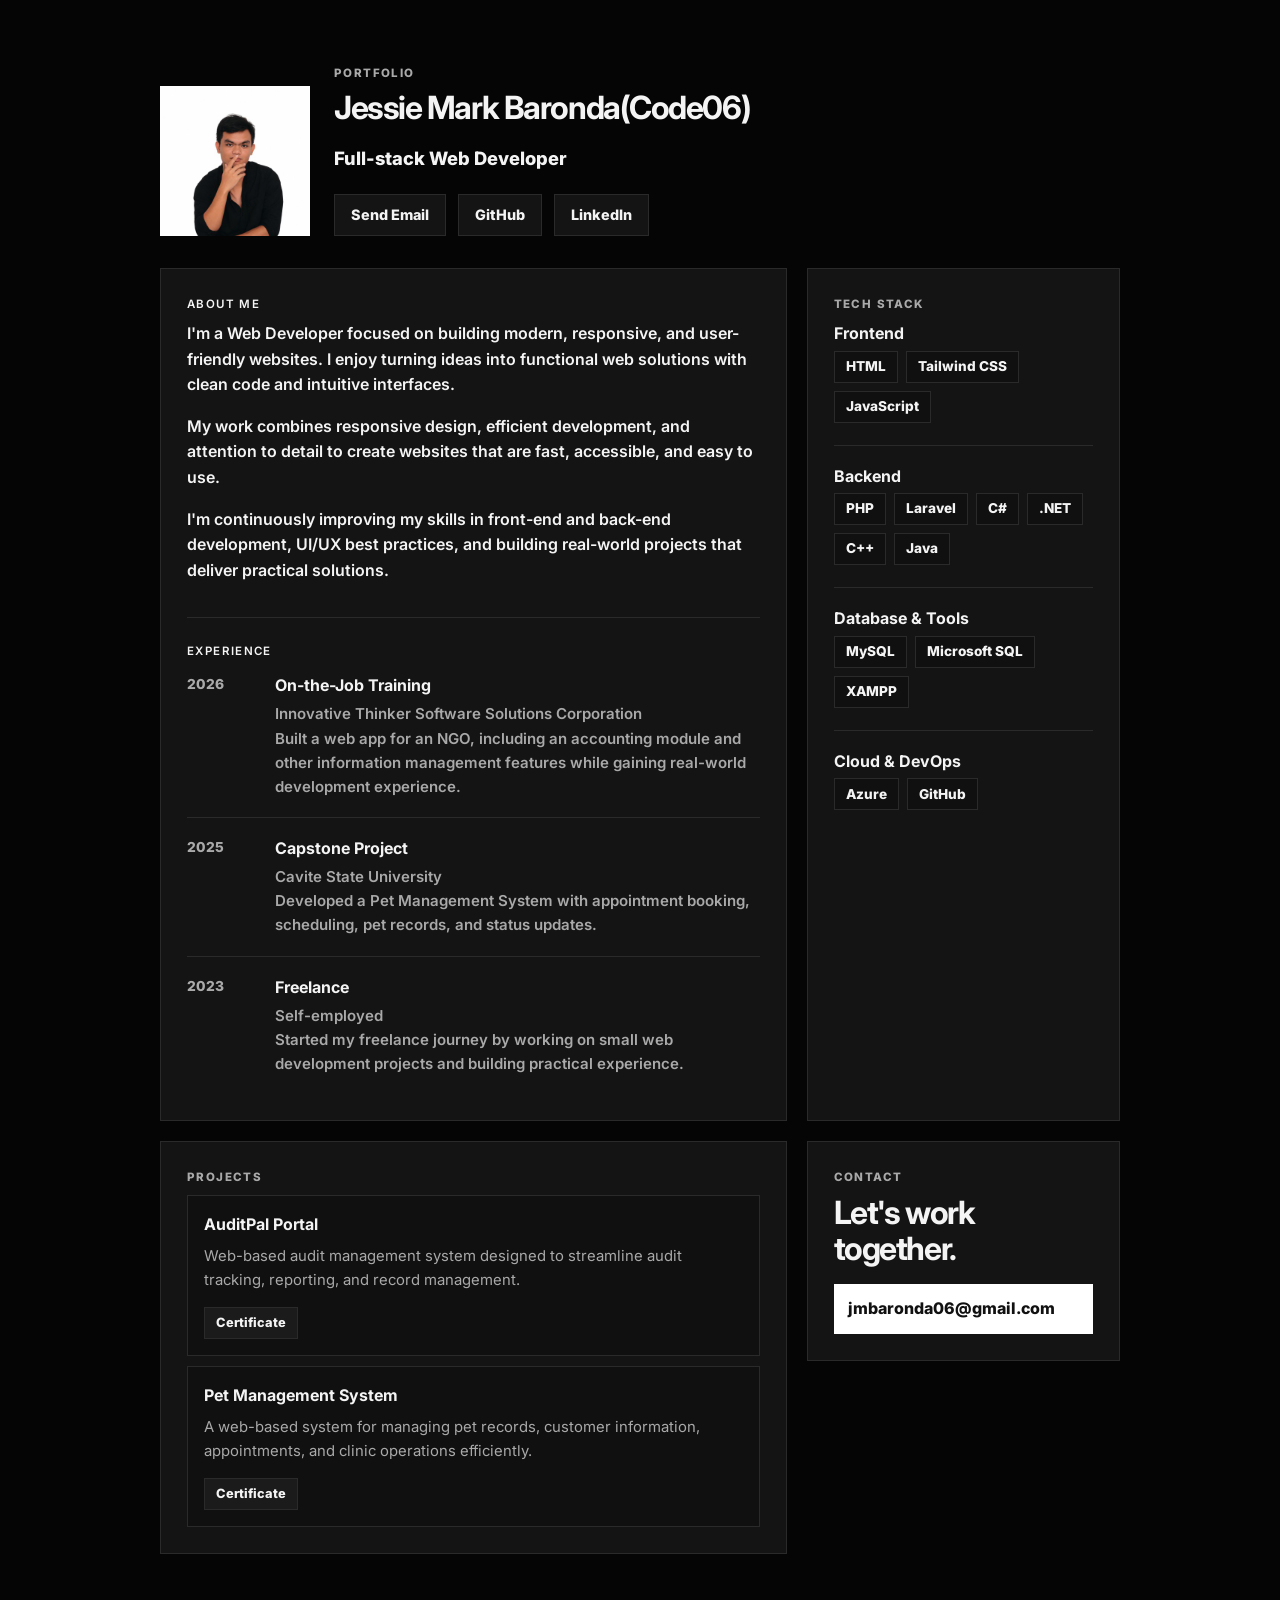
==== commit e8459758: "updated" ====
--- a/index.html
+++ b/index.html
@@ -48,7 +48,8 @@
     <span>2026</span>
     <div>
       <h3>On-the-Job Training</h3>
-      <p>Built a web portal for an NGO, including an accounting module and other information management features while gaining real-world development experience.</p>
+      <p class="timeline-meta">Innovative Thinker Software Solutions Corporation</p>
+      <p>Built a web app for an NGO, including an accounting module and other information management features while gaining real-world development experience.</p>
     </div>
   </article>
 
@@ -56,6 +57,7 @@
     <span>2025</span>
     <div>
       <h3>Capstone Project</h3>
+      <p class="timeline-meta">Cavite State University</p>
       <p>Developed a Pet Management System with appointment booking, scheduling, pet records, and status updates.</p>
     </div>
   </article>
@@ -64,6 +66,7 @@
     <span>2023</span>
     <div>
       <h3>Freelance</h3>
+      <p class="timeline-meta">Self-employed</p>
       <p>Started my freelance journey by working on small web development projects and building practical experience.</p>
     </div>
   </article>
--- a/style.css
+++ b/style.css
@@ -94,6 +94,13 @@
   font-size: 1rem;
 }
 
+.timeline-meta {
+  margin-bottom: 6px;
+  color: var(--text);
+  font-size: 0.82rem;
+  font-weight: 800;
+}
+
 .location {
   margin-bottom: 12px;
   color: var(--muted);
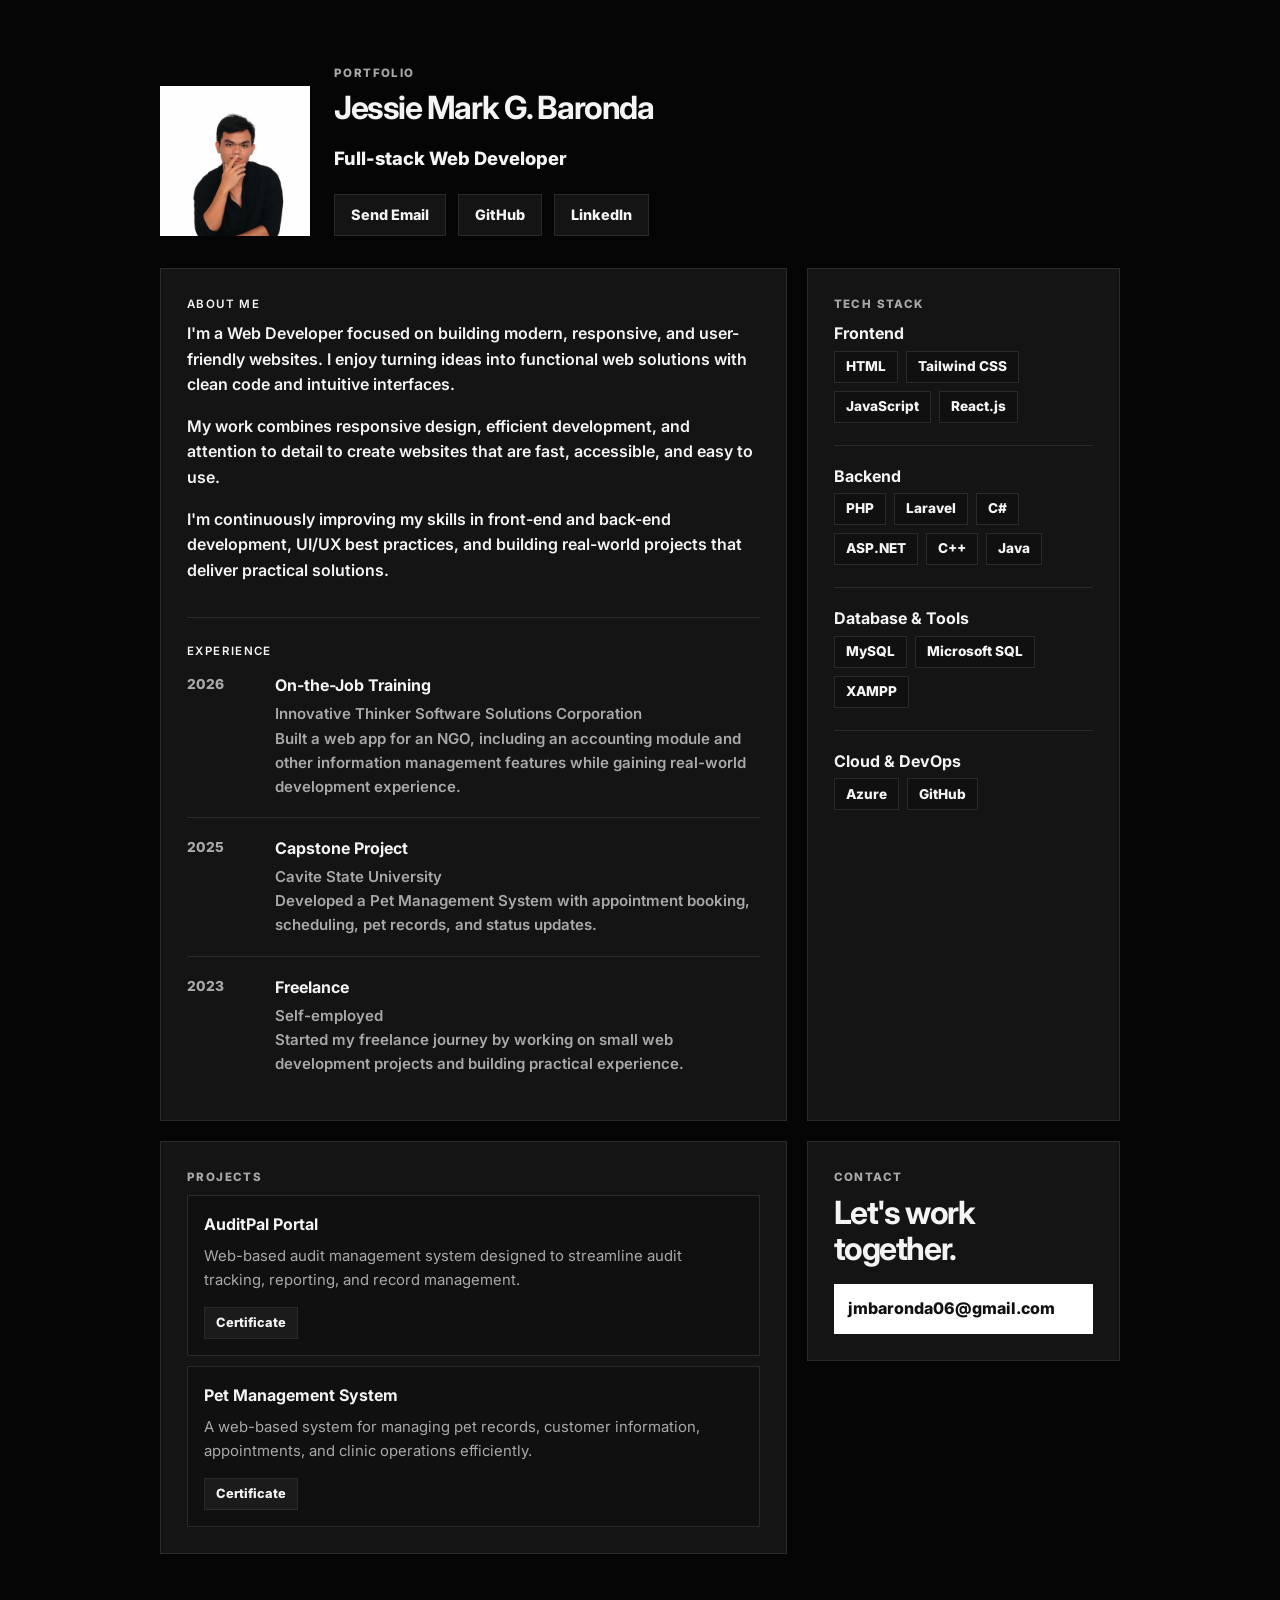
==== commit 950f83f6: "updated portfolio" ====
--- a/index.html
+++ b/index.html
@@ -18,7 +18,7 @@
 
       <section class="intro-content" aria-labelledby="page-title">
         <p class="eyebrow">Portfolio</p>
-        <h2 id="page-title">Jessie Mark Baronda(Code06)</h2>
+        <h2 id="page-title">Jessie Mark G. Baronda</h2>
         <p class="role">Full-stack Web Developer</p>
         <div class="actions" aria-label="Contact links">
           <a class="button" href="mailto:jmbaronda06@gmail.com">Send Email</a>
@@ -83,6 +83,7 @@
               <span>HTML</span> 
               <span>Tailwind CSS</span>
               <span>JavaScript</span>
+              <span>React.js</span>
             </div>
           </article>
           <article>
@@ -91,7 +92,7 @@
               <span>PHP</span>
               <span>Laravel</span>
               <span>C#</span>
-              <span>.NET</span>
+              <span>ASP.NET</span>
               <span>C++</span>
               <span>Java</span>
             </div>
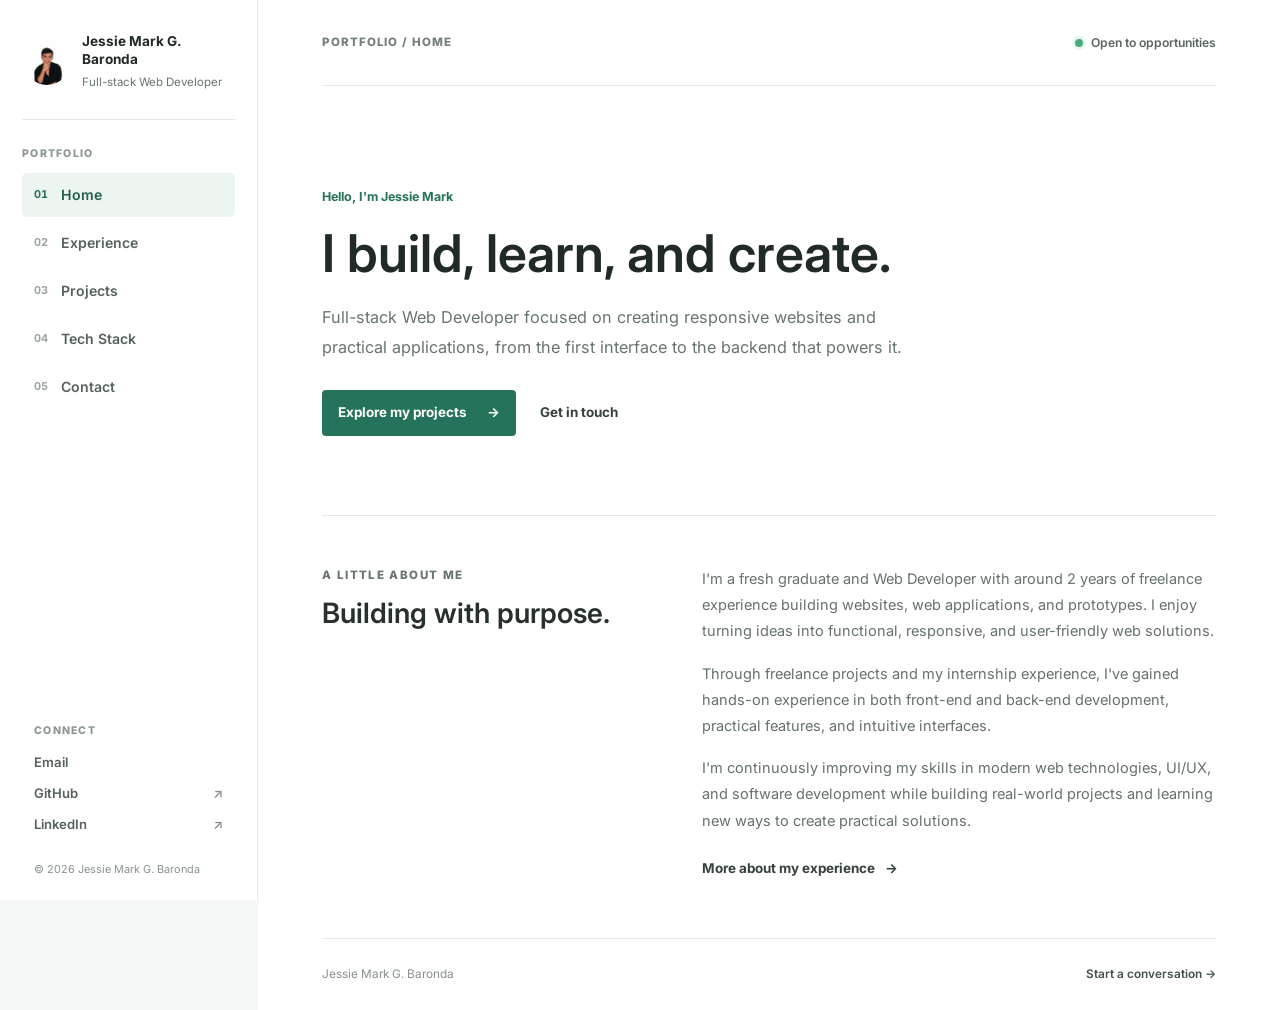
==== commit 063321f9: "updated portfolio" ====
--- a/index.html
+++ b/index.html
@@ -3,8 +3,8 @@
 <head>
   <meta charset="UTF-8">
   <meta name="viewport" content="width=device-width, initial-scale=1.0">
-  <title>My Portfolio</title>
-  <meta name="description" content="Clean and professional personal portfolio.">
+  <title>Home | Jessie Mark G. Baronda</title>
+  <meta name="description" content="The portfolio of Jessie Mark G. Baronda, full-stack web developer.">
   <link rel="preconnect" href="https://fonts.googleapis.com">
   <link rel="preconnect" href="https://fonts.gstatic.com" crossorigin>
   <link href="https://fonts.googleapis.com/css2?family=Inter:wght@400;500;600;700;800&display=swap" rel="stylesheet">
@@ -12,157 +12,55 @@
   <link rel="stylesheet" href="style.css">
 </head>
 <body>
-  <main class="portfolio">
-    <header class="intro">
-      <img class="profile-photo" src="prof.jpg" alt="Portrait of Your Name">
+  <div class="site-shell">
+    <aside class="sidebar">
+      <a class="identity" href="index.html" aria-label="Jessie Mark G. Baronda home">
+        <img src="prof.jpg" alt="Jessie Mark G. Baronda">
+        <span><strong>Jessie Mark G. Baronda</strong><small>Full-stack Web Developer</small></span>
+      </a>
+      <p class="nav-label">Portfolio</p>
+      <nav class="side-nav" aria-label="Main navigation">
+        <a class="active" href="index.html" aria-current="page"><span>01</span>Home</a>
+        <a href="experience.html"><span>02</span>Experience</a>
+        <a href="projects.html"><span>03</span>Projects</a>
+        <a href="tech-stack.html"><span>04</span>Tech Stack</a>
+        <a href="contact.html"><span>05</span>Contact</a>
+      </nav>
+      <div class="sidebar-footer">
+        <p class="nav-label">Connect</p>
+        <a href="mailto:jmbaronda06@gmail.com">Email</a>
+        <a href="https://github.com/jessiemark06" target="_blank" rel="noreferrer">GitHub <span aria-hidden="true">↗</span></a>
+        <a href="https://www.linkedin.com/in/jessie-mark-baronda-596703365/" target="_blank" rel="noreferrer">LinkedIn <span aria-hidden="true">↗</span></a>
+        <small>© 2026 Jessie Mark G. Baronda</small>
+      </div>
+    </aside>
 
-      <section class="intro-content" aria-labelledby="page-title">
-        <p class="eyebrow">Portfolio</p>
-        <h2 id="page-title">Jessie Mark G. Baronda</h2>
-        <p class="role">Full-stack Web Developer</p>
-        <div class="actions" aria-label="Contact links">
-          <a class="button" href="mailto:jmbaronda06@gmail.com">Send Email</a>
-          <a class="button" href="https://github.com/jessiemark06" target="_blank" rel="noreferrer">GitHub</a>
-          <a class="button" href="https://www.linkedin.com/in/jessie-mark-baronda-596703365/" target="_blank" rel="noreferrer">LinkedIn</a>
+    <main class="page-main">
+      <header class="page-heading">
+        <p class="eyebrow">Portfolio / Home</p>
+        <p class="availability"><span></span> Open to opportunities</p>
+      </header>
+      <section class="home-hero" aria-labelledby="page-title">
+        <p class="hero-kicker">Hello, I'm Jessie Mark</p>
+<h1 id="page-title">I build, learn, and create.</h1>
+        <p class="hero-copy">Full-stack Web Developer focused on creating responsive websites and practical applications, from the first interface to the backend that powers it.</p>
+        <div class="hero-actions">
+          <a class="primary-link" href="projects.html">Explore my projects <span aria-hidden="true">→</span></a>
+          <a class="text-link" href="contact.html">Get in touch</a>
+        </div>
+        </section>
+
+      <section class="about-section" aria-labelledby="about-title">
+        <div class="section-heading"><p class="eyebrow">A little about me</p><h2 id="about-title">Building with purpose.</h2></div>
+        <div class="about-copy">
+          <p>I'm a fresh graduate and Web Developer with around 2 years of freelance experience building websites, web applications, and prototypes. I enjoy turning ideas into functional, responsive, and user-friendly web solutions.</p>
+          <p>Through freelance projects and my internship experience, I've gained hands-on experience in both front-end and back-end development, practical features, and intuitive interfaces.</p>
+          <p>I'm continuously improving my skills in modern web technologies, UI/UX, and software development while building real-world projects and learning new ways to create practical solutions.</p>
+          <a class="inline-link" href="experience.html">More about my experience <span aria-hidden="true">→</span></a>
         </div>
       </section>
-    </header>
-
-    <section class="content-grid">
-      <article class="panel about" id="about">
-        <p class="eyebrow">About Me</p> 
-        <p>
-         I'm a Web Developer focused on building modern, responsive, and user-friendly websites. I enjoy turning ideas into functional web solutions with clean code and intuitive interfaces.
-        </p>
-        <p>
-          My work combines responsive design, efficient development, and attention to detail to create websites that are fast, accessible, and easy to use.
-        </p>
-        <p>
-         I'm continuously improving my skills in front-end and back-end development, UI/UX best practices, and building real-world projects that deliver practical solutions.
-        </p>
-
-        <div class="about-experience" id="experience">
-          <p class="eyebrow">Experience</p>
-         <div class="timeline">
-  <article class="timeline-item">
-    <span>2026</span>
-    <div>
-      <h3>On-the-Job Training</h3>
-      <p class="timeline-meta">Innovative Thinker Software Solutions Corporation</p>
-      <p>Built a web app for an NGO, including an accounting module and other information management features while gaining real-world development experience.</p>
-    </div>
-  </article>
-
-  <article class="timeline-item">
-    <span>2025</span>
-    <div>
-      <h3>Capstone Project</h3>
-      <p class="timeline-meta">Cavite State University</p>
-      <p>Developed a Pet Management System with appointment booking, scheduling, pet records, and status updates.</p>
-    </div>
-  </article>
-
-  <article class="timeline-item">
-    <span>2023</span>
-    <div>
-      <h3>Freelance</h3>
-      <p class="timeline-meta">Self-employed</p>
-      <p>Started my freelance journey by working on small web development projects and building practical experience.</p>
-    </div>
-  </article>
-</div>
-        </div>
-      </article>
-
-      <aside class="panel tech-stack" id="tech-stack">
-        <p class="eyebrow">Tech Stack</p>
-        <div class="stack-groups">
-          <article>
-            <h3>Frontend</h3>
-            <div class="tags">
-              <span>HTML</span> 
-              <span>Tailwind CSS</span>
-              <span>JavaScript</span>
-              <span>React.js</span>
-            </div>
-          </article>
-          <article>
-            <h3>Backend</h3>
-            <div class="tags">
-              <span>PHP</span>
-              <span>Laravel</span>
-              <span>C#</span>
-              <span>ASP.NET</span>
-              <span>C++</span>
-              <span>Java</span>
-            </div>
-          </article>
-          <article>
-            <h3>Database & Tools</h3>
-            <div class="tags">
-              <span>MySQL</span>
-              <span>Microsoft SQL </span>
-              <span>XAMPP</span>
-            </div>
-          </article>
-          <article>
-            <h3>Cloud & DevOps</h3>
-            <div class="tags">
-              <span>Azure</span>
-              <span>GitHub</span>
-            </div>
-          </article>
-        </div>
-      </aside>
-    </section>
-
-    <section class="content-grid lower-grid">
-      <article class="panel" id="projects">
-        <p class="eyebrow">Projects</p>
-        <div class="project-list">
-          <article class="project-item">
-            <strong>AuditPal Portal</strong>
-            <span>Web-based audit management system designed to streamline audit tracking, reporting, and record management.</span>
-            <div class="project-actions">
-              <a href="#certificate-portfolio" class="label label-certificate">Certificate</a>
-            </div>
-          </article>
-          <article class="project-item">
-            <strong>Pet Management System</strong>
-            <span>A web-based system for managing pet records, customer information, appointments, and clinic operations efficiently.</span>
-            <div class="project-actions">
-              <a href="#certificate-landing" class="label label-certificate">Certificate</a>
-            </div>
-          </article>
-  
-        </div>
-      </article>
-
-      <article class="panel contact" id="contact">
-        <p class="eyebrow">Contact</p>
-        <h2>Let's work together.</h2>
-        <a href="mailto:jmbaronda06@gmail.com">jmbaronda06@gmail.com</a>
-      </article>
-    </section>
-
-    <div class="lightbox" id="certificate-portfolio" aria-label="Portfolio Website certificate preview">
-      <a class="lightbox-backdrop" href="#projects" aria-label="Close certificate preview"></a>
-      <div class="lightbox-card">
-        <a class="lightbox-close" href="#projects" aria-label="Close certificate preview">&times;</a>
-        <img src="cert1.PNG" alt="Portfolio Website certificate">
-        <p>Certificate of Appreciation</p>
-      </div>
-    </div>
-
-    <div class="lightbox" id="certificate-landing" aria-label="Landing Page certificate preview">
-      <a class="lightbox-backdrop" href="#projects" aria-label="Close certificate preview"></a>
-      <div class="lightbox-card">
-        <a class="lightbox-close" href="#projects" aria-label="Close certificate preview">&times;</a>
-        <img src="cert2.PNG" alt="Landing Page certificate">
-        <p>No Certificate</p>
-      </div>
-    </div>
- 
-  </main>
+      <footer class="page-footer"><span>Jessie Mark G. Baronda</span><a href="contact.html">Start a conversation <span aria-hidden="true">→</span></a></footer>
+    </main>
+  </div>
 </body>
 </html>
--- a/style.css
+++ b/style.css
@@ -1,12 +1,12 @@
 :root {
-  --bg: #050505;
-  --panel: #141414;
-  --panel-soft: #1b1b1b;
-  --text: #f4f4f4;
-  --muted: #a9a9a9;
-  --line: #2a2a2a;
-  --accent: #ffffff;
-  --blue: #1185ff;
+  --bg: #f5f7f6;
+  --panel: #ffffff;
+  --panel-soft: #f4f7f5;
+  --text: #202a27;
+  --muted: #697570;
+  --line: #e3e9e5;
+  --accent: #26735b;
+  --blue: #26735b;
 }
 
 * {
@@ -463,3 +463,637 @@
     width: 100%;
   }
 }
+
+.site-shell {
+  min-height: 100vh;
+}
+
+.sidebar {
+  position: fixed;
+  inset: 0 auto 0 0;
+  z-index: 5;
+  display: flex;
+  width: 258px;
+  flex-direction: column;
+  padding: 30px 22px 22px;
+  background: #fff;
+  border-right: 1px solid var(--line);
+}
+
+.identity {
+  display: flex;
+  align-items: center;
+  gap: 12px;
+  min-width: 0;
+  padding: 2px 2px 28px;
+  border-bottom: 1px solid var(--line);
+}
+
+.identity img {
+  width: 46px;
+  height: 46px;
+  flex: 0 0 auto;
+  object-fit: cover;
+  border-radius: 50%;
+  background: var(--panel-soft);
+}
+
+.identity span,
+.identity strong,
+.identity small {
+  display: block;
+  min-width: 0;
+}
+
+.identity strong {
+  font-size: 0.85rem;
+  line-height: 1.35;
+}
+
+.identity small {
+  margin-top: 4px;
+  color: var(--muted);
+  font-size: 0.72rem;
+}
+
+.nav-label {
+  margin: 26px 0 10px;
+  color: #8b9691;
+  font-size: 0.66rem;
+  font-weight: 800;
+  letter-spacing: 0.12em;
+  text-transform: uppercase;
+}
+
+.side-nav {
+  display: grid;
+  gap: 4px;
+}
+
+.side-nav a {
+  display: flex;
+  min-height: 44px;
+  align-items: center;
+  gap: 13px;
+  padding: 0 12px;
+  color: #55615b;
+  border-radius: 5px;
+  font-size: 0.88rem;
+  font-weight: 600;
+  transition: color 160ms ease, background 160ms ease;
+}
+
+.side-nav a span {
+  color: #9aa59f;
+  font-size: 0.68rem;
+  font-weight: 700;
+  font-variant-numeric: tabular-nums;
+}
+
+.side-nav a:hover,
+.side-nav a.active {
+  color: #225e49;
+  background: #edf5f0;
+}
+
+.side-nav a.active span {
+  color: #26735b;
+}
+
+.sidebar-footer {
+  display: grid;
+  gap: 10px;
+  margin-top: auto;
+  padding: 0 12px;
+}
+
+.sidebar-footer .nav-label {
+  margin: 0 0 2px;
+}
+
+.sidebar-footer a {
+  display: flex;
+  justify-content: space-between;
+  color: #55615b;
+  font-size: 0.82rem;
+  font-weight: 600;
+}
+
+.sidebar-footer a:hover,
+.page-footer a:hover,
+.text-link:hover,
+.inline-link:hover {
+  color: #26735b;
+}
+
+.sidebar-footer a span {
+  color: #87938d;
+}
+
+.sidebar-footer small {
+  margin-top: 16px;
+  color: #89948e;
+  font-size: 0.68rem;
+}
+
+.page-main {
+  width: calc(100% - 258px);
+  min-height: 100vh;
+  margin-left: 258px;
+  padding: 0 64px;
+  background: #fff;
+}
+
+.page-heading {
+  display: flex;
+  min-height: 86px;
+  align-items: center;
+  justify-content: space-between;
+  gap: 20px;
+  border-bottom: 1px solid var(--line);
+}
+
+.page-heading .eyebrow {
+  margin: 0;
+  color: #748079;
+  letter-spacing: 0.08em;
+}
+
+.availability {
+  display: inline-flex;
+  align-items: center;
+  gap: 8px;
+  margin: 0;
+  color: #59665f;
+  font-size: 0.76rem;
+  font-weight: 600;
+}
+
+.availability span {
+  width: 8px;
+  height: 8px;
+  border-radius: 50%;
+  background: #4caa78;
+  box-shadow: 0 0 0 3px #e8f5ed;
+}
+
+.home-hero {
+  display: flex;
+  min-height: 430px;
+  flex-direction: column;
+  justify-content: center;
+  padding: 62px 0 40px;
+  border-bottom: 1px solid var(--line);
+}
+
+.hero-kicker {
+  margin-bottom: 18px;
+  color: #26735b;
+  font-size: 0.78rem;
+  font-weight: 700;
+}
+
+.home-hero h1 {
+  max-width: 720px;
+  margin: 0;
+  color: #202a27;
+  font-size: 3.25rem;
+  font-weight: 600;
+  letter-spacing: 0;
+  line-height: 1.12;
+  overflow-wrap: normal;
+}
+
+.hero-copy {
+  max-width: 600px;
+  margin: 20px 0 0;
+  color: #68756f;
+  font-size: 1.02rem;
+  line-height: 1.8;
+}
+
+.hero-actions {
+  display: flex;
+  align-items: center;
+  flex-wrap: wrap;
+  gap: 24px;
+  margin-top: 28px;
+}
+
+.primary-link {
+  display: inline-flex;
+  min-height: 46px;
+  align-items: center;
+  gap: 20px;
+  padding: 0 16px;
+  color: #fff;
+  background: #26735b;
+  border-radius: 4px;
+  font-size: 0.84rem;
+  font-weight: 700;
+  transition: background 160ms ease;
+}
+
+.primary-link:hover {
+  background: #1d5d48;
+}
+
+.text-link,
+.inline-link {
+  color: #35423b;
+  font-size: 0.84rem;
+  font-weight: 700;
+}
+
+.hero-rule {
+  display: flex;
+  flex-wrap: wrap;
+  gap: 24px;
+  margin-top: 54px;
+  color: #7c8781;
+  font-size: 0.72rem;
+}
+
+.hero-rule span:first-child {
+  color: #26735b;
+  font-weight: 800;
+}
+
+.about-section {
+  display: grid;
+  grid-template-columns: minmax(200px, 0.78fr) minmax(0, 1.22fr);
+  gap: 52px;
+  padding: 50px 0 58px;
+}
+
+.section-heading .eyebrow {
+  margin-bottom: 12px;
+}
+
+.section-heading h2 {
+  margin: 0;
+  color: #26312c;
+  font-size: 1.75rem;
+  font-weight: 600;
+  letter-spacing: 0;
+  line-height: 1.25;
+}
+
+.about-copy p {
+  margin: 0 0 16px;
+  color: #65716b;
+  font-size: 0.91rem;
+  font-weight: 400;
+  line-height: 1.8;
+}
+
+.inline-link {
+  display: inline-flex;
+  gap: 10px;
+  margin-top: 8px;
+}
+
+.page-footer {
+  display: flex;
+  min-height: 72px;
+  align-items: center;
+  justify-content: space-between;
+  gap: 16px;
+  border-top: 1px solid var(--line);
+  color: #87918b;
+  font-size: 0.74rem;
+}
+
+.page-footer a {
+  color: #44514a;
+  font-weight: 600;
+}
+
+.inner-page {
+  padding: 54px 0 64px;
+}
+
+.inner-page .eyebrow {
+  margin-bottom: 12px;
+}
+
+.inner-page h1 {
+  margin: 0;
+  color: #202a27;
+  font-size: 2.6rem;
+  font-weight: 600;
+  letter-spacing: 0;
+  line-height: 1.16;
+}
+
+.page-intro {
+  max-width: 640px;
+  margin: 14px 0 38px;
+  color: #68756f;
+  font-size: 0.97rem;
+  line-height: 1.75;
+}
+
+.inner-page .timeline {
+  max-width: 820px;
+}
+
+.inner-page .timeline-item {
+  grid-template-columns: 78px minmax(0, 1fr);
+  gap: 22px;
+  padding: 24px 0;
+  border-color: var(--line);
+}
+
+.inner-page .timeline-item h2 {
+  margin: 0 0 6px;
+  color: #26312c;
+  font-size: 1.12rem;
+  font-weight: 700;
+  letter-spacing: 0;
+}
+
+.inner-page .timeline-item p,
+.inner-page .timeline-item li {
+  color: #66726c;
+  font-size: 0.89rem;
+  line-height: 1.75;
+}
+
+.inner-page .timeline-item .timeline-meta {
+  margin-bottom: 10px;
+  color: #415048;
+  font-weight: 600;
+}
+
+.inner-page .timeline-item ul {
+  display: grid;
+  gap: 6px;
+  margin: 10px 0 0;
+  padding-left: 18px;
+}
+
+.inner-page .project-list {
+  max-width: 850px;
+  gap: 14px;
+}
+
+.inner-page .project-item {
+  gap: 12px;
+  padding: 22px;
+  background: #fff;
+  border-color: var(--line);
+  border-radius: 4px;
+}
+
+.inner-page .project-item strong {
+  color: #28332d;
+  font-size: 1.05rem;
+}
+
+.inner-page .project-list span {
+  color: #66726c;
+  font-size: 0.9rem;
+  font-weight: 400;
+  line-height: 1.75;
+}
+
+.project-stack {
+  display: grid;
+  gap: 8px;
+}
+
+.project-stack .eyebrow {
+  margin: 0;
+}
+
+.inner-page .project-item:hover {
+  border-color: #a8c7b5;
+  transform: none;
+}
+
+.inner-page .label-certificate {
+  color: #28684f;
+  background: #f0f6f2;
+  border-color: #dcebe1;
+  border-radius: 3px;
+}
+
+.inner-page .stack-groups {
+  max-width: 850px;
+  grid-template-columns: repeat(2, minmax(0, 1fr));
+  gap: 14px 28px;
+}
+
+.inner-page .stack-groups article,
+.inner-page .stack-groups article:first-child {
+  padding: 18px 0;
+  border-top: 1px solid var(--line);
+}
+
+.inner-page .stack-groups h2 {
+  margin: 0 0 14px;
+  color: #34413a;
+  font-size: 0.92rem;
+  font-weight: 700;
+  letter-spacing: 0;
+}
+
+.inner-page .tags {
+  gap: 8px;
+}
+
+.inner-page .tags span {
+  min-height: 34px;
+  color: #4e5d55;
+  background: #f6f8f6;
+  border-color: #e5ebe6;
+  border-radius: 3px;
+  font-size: 0.8rem;
+  font-weight: 600;
+}
+
+.contact-details {
+  display: grid;
+  max-width: 640px;
+  grid-template-columns: 1fr;
+  margin-top: 34px;
+  border-top: 1px solid var(--line);
+}
+
+.contact-row {
+  display: grid;
+  grid-template-columns: 150px minmax(0, 1fr);
+  gap: 20px;
+  padding: 20px 0;
+  border-bottom: 1px solid var(--line);
+}
+
+.contact-row span {
+  color: #89948e;
+  font-size: 0.78rem;
+  font-weight: 600;
+}
+
+.contact-row a,
+.contact-row strong {
+  color: #35423b;
+  font-size: 0.9rem;
+  font-weight: 600;
+  overflow-wrap: anywhere;
+}
+
+.contact-row a:hover {
+  color: #26735b;
+}
+
+@media (max-width: 900px) {
+  .page-main {
+    width: calc(100% - 230px);
+    margin-left: 230px;
+    padding: 0 34px;
+  }
+
+  .sidebar {
+    width: 230px;
+    padding-right: 16px;
+    padding-left: 16px;
+  }
+
+  .home-hero h1 {
+    font-size: 2.8rem;
+  }
+
+  .about-section {
+    gap: 28px;
+  }
+}
+
+@media (max-width: 680px) {
+  .sidebar {
+    position: sticky;
+    inset: 0 0 auto;
+    width: 100%;
+    padding: 12px 16px 10px;
+    border-right: 0;
+    border-bottom: 1px solid var(--line);
+  }
+
+  .identity {
+    padding: 0 0 12px;
+    border-bottom: 0;
+  }
+
+  .identity img {
+    width: 38px;
+    height: 38px;
+  }
+
+  .sidebar > .nav-label,
+  .sidebar-footer {
+    display: none;
+  }
+
+  .side-nav {
+    display: flex;
+    gap: 4px;
+    overflow-x: auto;
+    scrollbar-width: thin;
+  }
+
+  .side-nav a {
+    min-height: 38px;
+    flex: 0 0 auto;
+    gap: 7px;
+    padding: 0 10px;
+    font-size: 0.78rem;
+  }
+
+  .side-nav a span {
+    font-size: 0.62rem;
+  }
+
+  .page-main {
+    width: 100%;
+    min-height: calc(100vh - 104px);
+    margin: 0;
+    padding: 0 22px;
+  }
+
+  .page-heading {
+    min-height: 64px;
+  }
+
+  .availability {
+    font-size: 0.68rem;
+  }
+
+  .home-hero {
+    min-height: 390px;
+    padding: 48px 0 32px;
+  }
+
+  .home-hero h1 {
+    font-size: 2.55rem;
+  }
+
+  .hero-rule {
+    gap: 10px 18px;
+    margin-top: 38px;
+  }
+
+  .about-section {
+    grid-template-columns: 1fr;
+    gap: 20px;
+    padding: 38px 0 44px;
+  }
+
+  .inner-page {
+    padding: 40px 0 48px;
+  }
+
+  .inner-page h1 {
+    font-size: 2.2rem;
+  }
+
+  .inner-page .stack-groups {
+    grid-template-columns: 1fr;
+    gap: 4px;
+  }
+}
+
+@media (max-width: 420px) {
+  .page-main {
+    padding: 0 16px;
+  }
+
+  .page-heading {
+    align-items: flex-start;
+    flex-direction: column;
+    justify-content: center;
+    gap: 6px;
+    padding: 12px 0;
+  }
+
+  .home-hero h1 {
+    font-size: 2.15rem;
+  }
+
+  .hero-copy {
+    font-size: 0.93rem;
+  }
+
+  .hero-actions {
+    gap: 16px;
+  }
+
+  .inner-page .timeline-item {
+    grid-template-columns: 1fr;
+    gap: 5px;
+  }
+
+  .contact-row {
+    grid-template-columns: 1fr;
+    gap: 5px;
+  }
+}
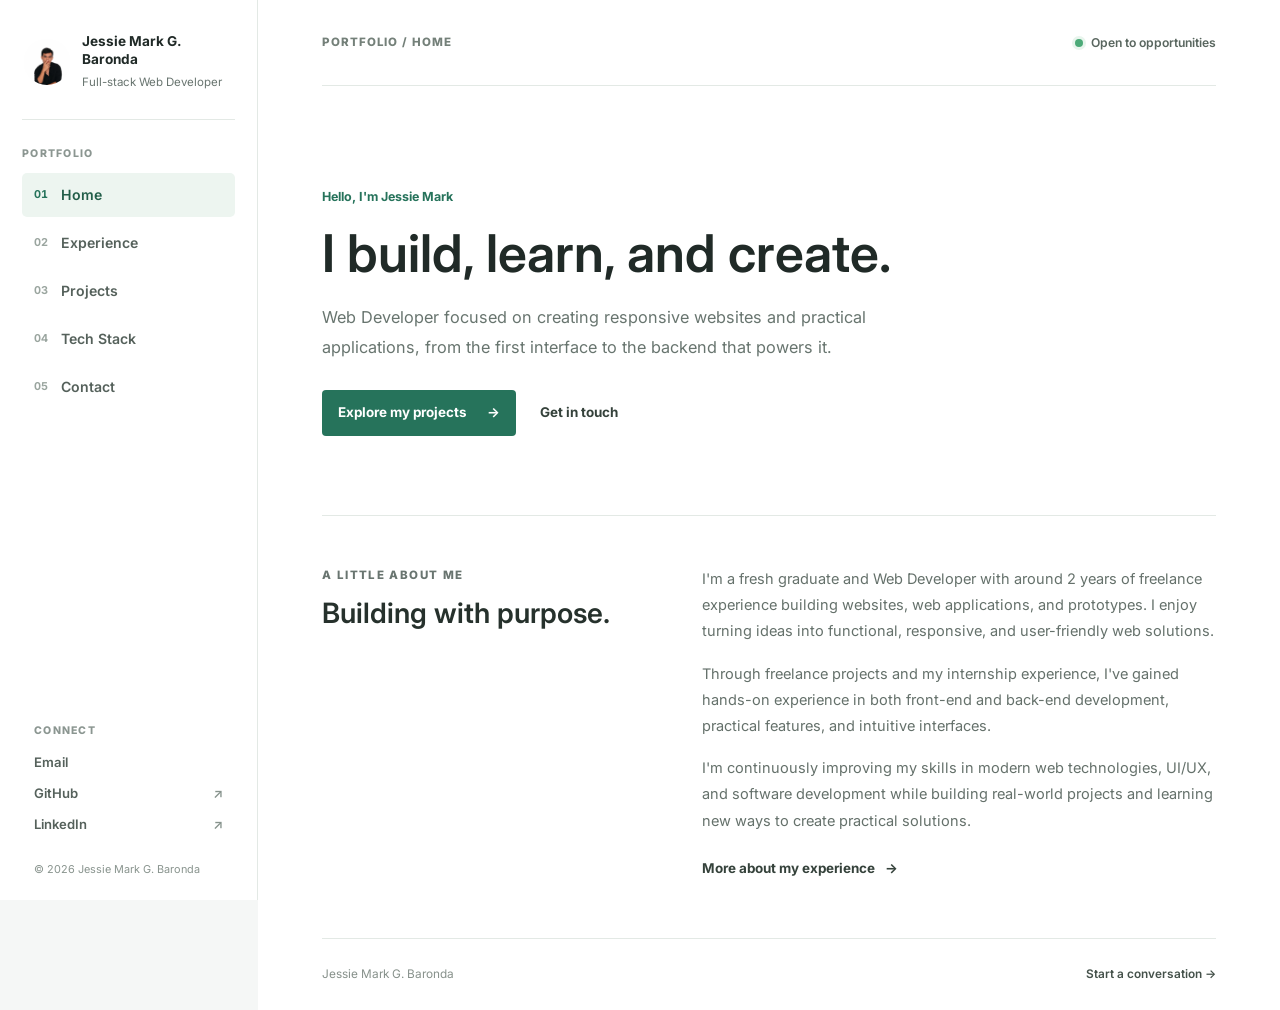
==== commit 520fa6c5: "updated" ====
--- a/index.html
+++ b/index.html
@@ -42,8 +42,8 @@
       </header>
       <section class="home-hero" aria-labelledby="page-title">
         <p class="hero-kicker">Hello, I'm Jessie Mark</p>
-<h1 id="page-title">I build, learn, and create.</h1>
-        <p class="hero-copy">Full-stack Web Developer focused on creating responsive websites and practical applications, from the first interface to the backend that powers it.</p>
+      <h1 id="page-title">I build, learn, and create.</h1>
+        <p class="hero-copy">Web Developer focused on creating responsive websites and practical applications, from the first interface to the backend that powers it.</p>
         <div class="hero-actions">
           <a class="primary-link" href="projects.html">Explore my projects <span aria-hidden="true">→</span></a>
           <a class="text-link" href="contact.html">Get in touch</a>
--- a/style.css
+++ b/style.css
@@ -309,7 +309,7 @@
   padding: 24px;
 }
 
-.lightbox:target {
+.lightbox.is-open {
   display: grid;
 }
 
@@ -846,6 +846,31 @@
   border-radius: 4px;
 }
 
+.project-context {
+  width: fit-content;
+  flex: 0 0 auto;
+  margin: 0;
+  padding: 4px 9px;
+  color: #28684f;
+  background: #f0f6f2;
+  border: 1px solid #dcebe1;
+  border-radius: 3px;
+  font-size: 0.68rem;
+  font-weight: 700;
+}
+
+.project-heading {
+  display: flex;
+  align-items: center;
+  justify-content: space-between;
+  gap: 12px;
+}
+
+.project-heading > strong {
+  flex: 1 1 auto;
+  min-width: 0;
+}
+
 .inner-page .project-item strong {
   color: #28332d;
   font-size: 1.05rem;
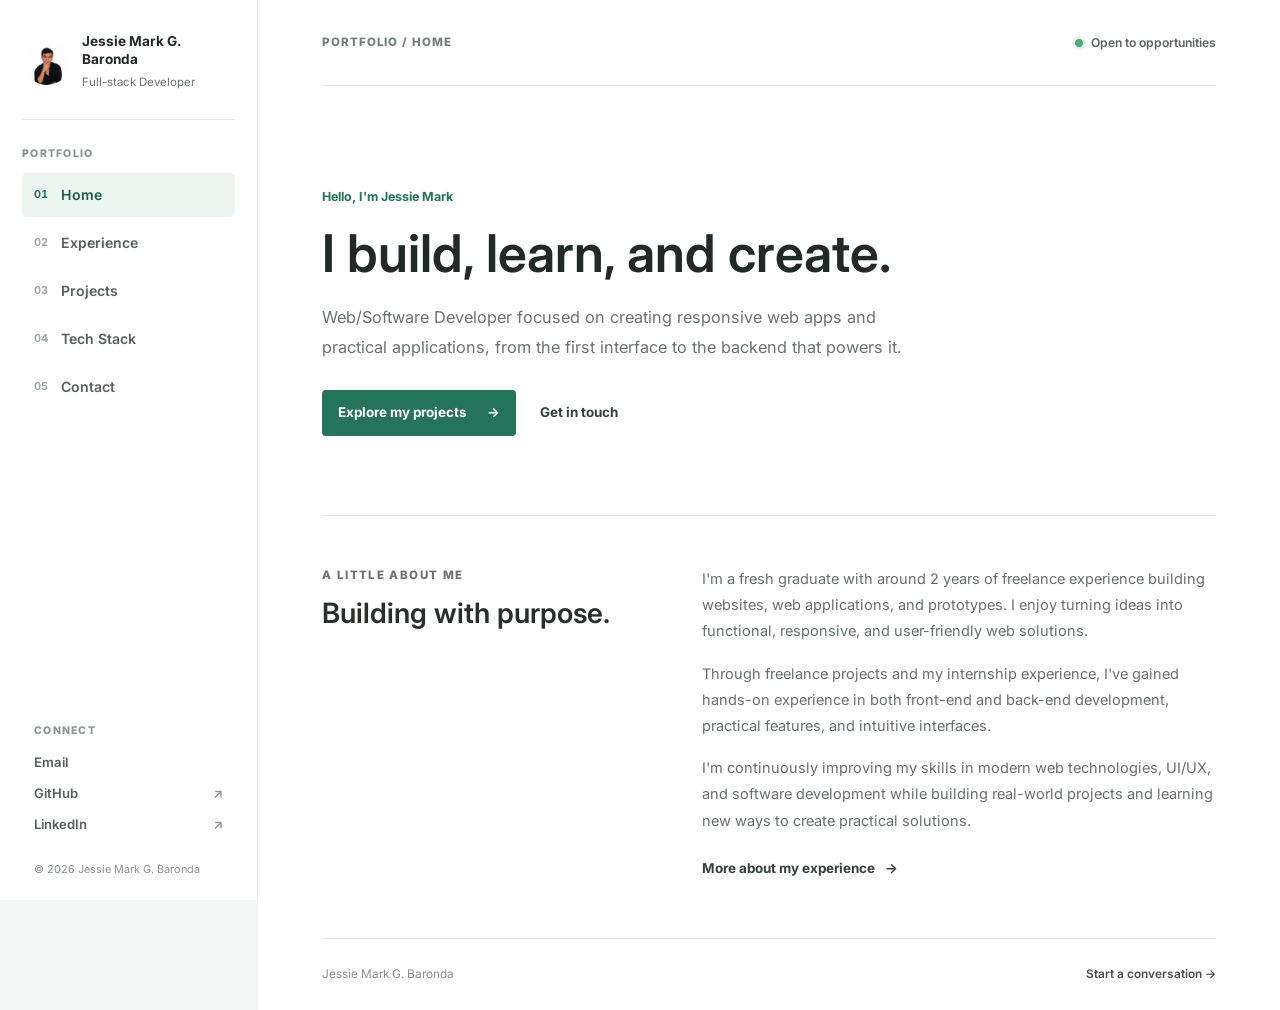
==== commit cde1c898: "new details added" ====
--- a/index.html
+++ b/index.html
@@ -16,7 +16,7 @@
     <aside class="sidebar">
       <a class="identity" href="index.html" aria-label="Jessie Mark G. Baronda home">
         <img src="prof.jpg" alt="Jessie Mark G. Baronda">
-        <span><strong>Jessie Mark G. Baronda</strong><small>Full-stack Web Developer</small></span>
+        <span><strong>Jessie Mark G. Baronda</strong><small>Full-stack Developer</small></span>
       </a>
       <p class="nav-label">Portfolio</p>
       <nav class="side-nav" aria-label="Main navigation">
@@ -43,7 +43,7 @@
       <section class="home-hero" aria-labelledby="page-title">
         <p class="hero-kicker">Hello, I'm Jessie Mark</p>
       <h1 id="page-title">I build, learn, and create.</h1>
-        <p class="hero-copy">Web Developer focused on creating responsive websites and practical applications, from the first interface to the backend that powers it.</p>
+        <p class="hero-copy">Web/Software Developer focused on creating responsive web apps and practical applications, from the first interface to the backend that powers it.</p>
         <div class="hero-actions">
           <a class="primary-link" href="projects.html">Explore my projects <span aria-hidden="true">→</span></a>
           <a class="text-link" href="contact.html">Get in touch</a>
@@ -53,7 +53,7 @@
       <section class="about-section" aria-labelledby="about-title">
         <div class="section-heading"><p class="eyebrow">A little about me</p><h2 id="about-title">Building with purpose.</h2></div>
         <div class="about-copy">
-          <p>I'm a fresh graduate and Web Developer with around 2 years of freelance experience building websites, web applications, and prototypes. I enjoy turning ideas into functional, responsive, and user-friendly web solutions.</p>
+          <p>I'm a fresh graduate with around 2 years of freelance experience building websites, web applications, and prototypes. I enjoy turning ideas into functional, responsive, and user-friendly web solutions.</p>
           <p>Through freelance projects and my internship experience, I've gained hands-on experience in both front-end and back-end development, practical features, and intuitive interfaces.</p>
           <p>I'm continuously improving my skills in modern web technologies, UI/UX, and software development while building real-world projects and learning new ways to create practical solutions.</p>
           <a class="inline-link" href="experience.html">More about my experience <span aria-hidden="true">→</span></a>
